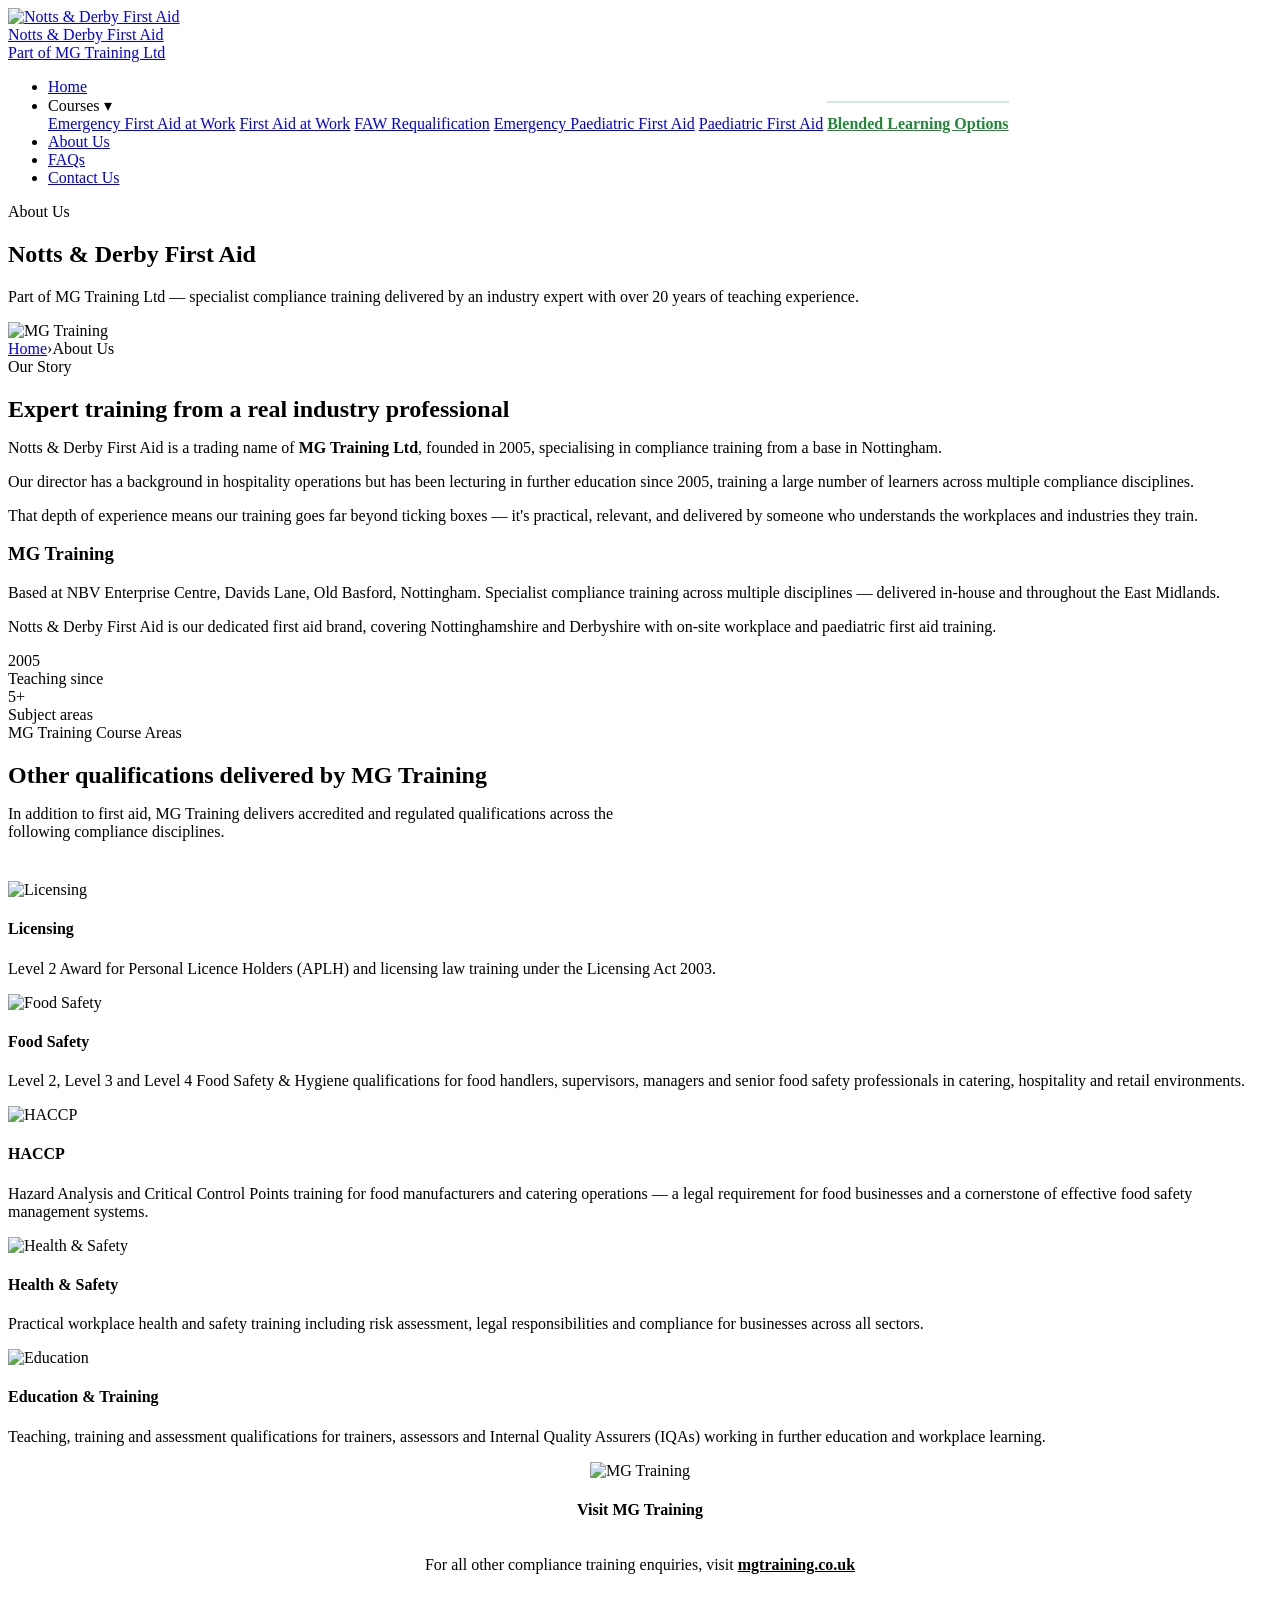
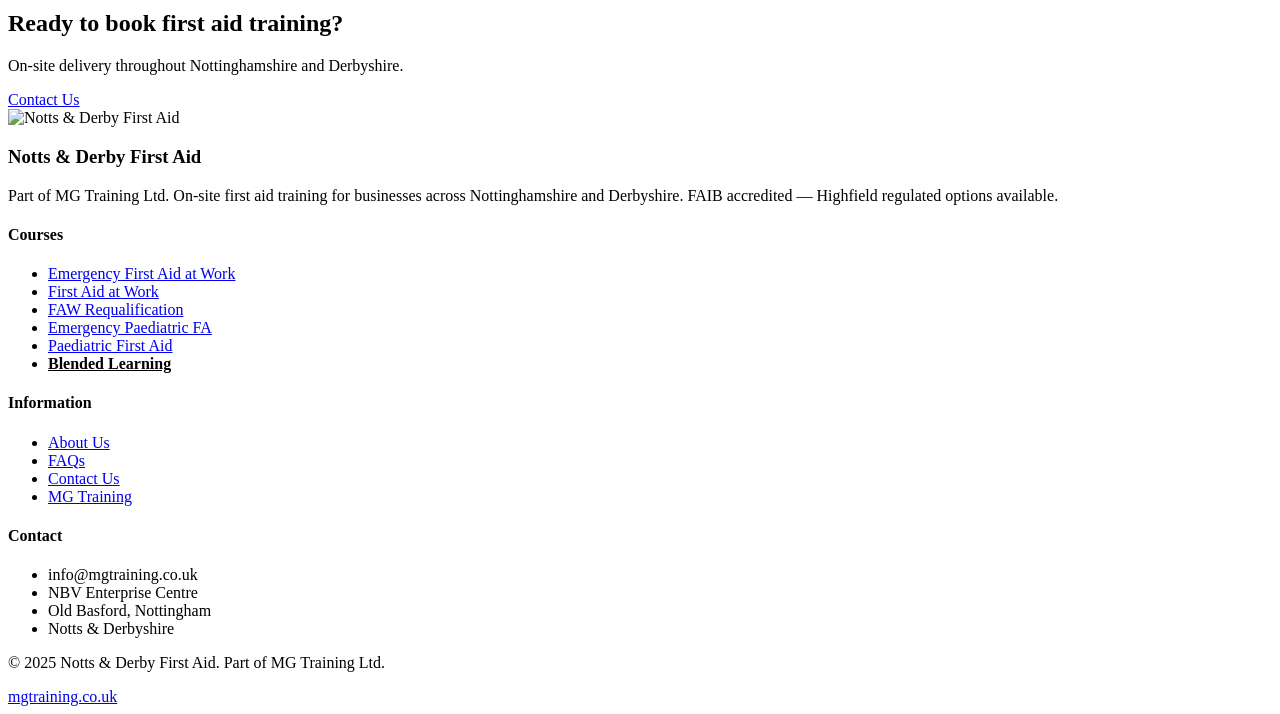
==== about-us.html @ fa19b68d "Rename nottsfirstaid-site/about-us.html to about-us.html" ====
<!DOCTYPE html>
<html lang="en">
<head>
<meta charset="UTF-8">
<meta name="viewport" content="width=device-width, initial-scale=1.0">
<title>About Us | Notts & Derby First Aid</title>
<meta name="description" content="Notts & Derby First Aid is part of MG Training Ltd, delivering FAIB-accredited on-site first aid training with over 20 years of teaching experience.">
<link rel="canonical" href="https://www.nottsfirstaid.co.uk/about-us.html">
<link rel="preconnect" href="https://fonts.googleapis.com">
<link rel="preconnect" href="https://fonts.gstatic.com" crossorigin>
<link href="https://fonts.googleapis.com/css2?family=Nunito:wght@400;600;700;800;900&family=Inter:wght@300;400;500;600&display=swap" rel="stylesheet">
<link rel="stylesheet" href="styles.css">
</head>
<body>
<nav id="site-nav">
<div class="nav-wrap">
<a class="nav-brand" href="index.html">
<img alt="Notts &amp; Derby First Aid" class="nav-logo" src="assets/images/928b873c27a2.png"/>
<div class="nav-brand-text">
<div class="t1">Notts &amp; Derby First Aid</div>
<div class="t2">Part of MG Training Ltd</div>
</div>
</a>
<ul class="nav-links" id="navlinks">
<li><a href="index.html" id="nl-home">Home</a></li>
<li>
<span id="nl-courses">Courses ▾</span>
<div class="drop">
<a href="emergency-first-aid-at-work.html">Emergency First Aid at Work</a>
<a href="first-aid-at-work.html">First Aid at Work</a>
<a href="faw-requalification.html">FAW Requalification</a>
<a href="emergency-paediatric-first-aid.html">Emergency Paediatric First Aid</a>
<a href="paediatric-first-aid.html">Paediatric First Aid</a>
<a href="blended-learning.html" style="border-top:2px solid #d0e8d5;margin-top:4px;padding-top:12px;color:#1e8a36;font-weight:700;">Blended Learning Options</a>
</div>
</li>
<li><a class="act" href="about-us.html" id="nl-about">About Us</a></li>
<li><a href="faqs.html" id="nl-faq">FAQs</a></li>
<li><a class="nav-cta" href="contact-us.html" id="nl-contact">Contact Us</a></li>
</ul>
<div class="hamburger" onclick="toggleNav()"><span></span><span></span><span></span></div>
</div>
</nav>
<div class="page on" id="p-about">

<section class="ph"><div class="wrap"><div class="ph-inner"><div>
<div class="ph-badge">About Us</div>
<h1>Notts &amp; Derby First Aid</h1>
<p class="ph-sub">Part of MG Training Ltd — specialist compliance training delivered by an industry expert with over 20 years of teaching experience.</p>
</div><img alt="MG Training" class="ph-icon" src="assets/images/efa921dacca7.jpg"/></div></div></section>
<div class="bc"><div class="wrap"><div class="bc-inner"><a href="index.html">Home</a><span class="bc-sep">›</span>About Us</div></div></div>
<section class="sec">
<div class="wrap">
<div class="about-top">
<div>
<span class="tag">Our Story</span>
<h2 class="sh" style="margin-bottom:16px;">Expert training from a real industry professional</h2>
<p class="lead" style="margin-bottom:14px;">Notts &amp; Derby First Aid is a trading name of <strong>MG Training Ltd</strong>, founded in 2005, specialising in compliance training from a base in Nottingham.</p>
<p class="lead" style="margin-bottom:14px;">Our director has a background in hospitality operations but has been lecturing in further education since 2005, training a large number of learners across multiple compliance disciplines.</p>
<p class="lead">That depth of experience means our training goes far beyond ticking boxes — it's practical, relevant, and delivered by someone who understands the workplaces and industries they train.</p>
</div>
<div class="about-card-g">
<h3>MG Training</h3>
<p>Based at NBV Enterprise Centre, Davids Lane, Old Basford, Nottingham. Specialist compliance training across multiple disciplines — delivered in-house and throughout the East Midlands.</p>
<p>Notts &amp; Derby First Aid is our dedicated first aid brand, covering Nottinghamshire and Derbyshire with on-site workplace and paediatric first aid training.</p>
<div class="about-stats">
<div><div class="as-n">2005</div><div class="as-l">Teaching since</div></div>
<div><div class="as-n">5+</div><div class="as-l">Subject areas</div></div>
</div>
</div>
</div>
</div>
</section>
<section class="sec bg-off">
<div class="wrap">
<span class="tag">MG Training Course Areas</span>
<h2 class="sh" style="margin-bottom:10px;">Other qualifications delivered by MG Training</h2>
<p class="lead" style="max-width:640px;margin-bottom:40px;">In addition to first aid, MG Training delivers accredited and regulated qualifications across the following compliance disciplines.</p>
<div class="other-grid">
<div class="oc-card">
<img alt="Licensing" class="oc-img" src="assets/images/65737c34f6d7.png"/>
<h4>Licensing</h4>
<p>Level 2 Award for Personal Licence Holders (APLH) and licensing law training under the Licensing Act 2003. </p>
</div>
<div class="oc-card">
<img alt="Food Safety" class="oc-img" src="assets/images/b69e35aa88ce.jpg"/>
<h4>Food Safety</h4>
<p>Level 2, Level 3 and Level 4 Food Safety &amp; Hygiene qualifications for food handlers, supervisors, managers and senior food safety professionals in catering, hospitality and retail environments.</p>
</div>
<div class="oc-card">
<img alt="HACCP" class="oc-img" src="assets/images/ab5863e9c2c0.png"/>
<h4>HACCP</h4>
<p>Hazard Analysis and Critical Control Points training for food manufacturers and catering operations — a legal requirement for food businesses and a cornerstone of effective food safety management systems.</p>
</div>
<div class="oc-card">
<img alt="Health &amp; Safety" class="oc-img" src="assets/images/557f0203abb0.png"/>
<h4>Health &amp; Safety</h4>
<p>Practical workplace health and safety training including risk assessment, legal responsibilities and compliance for businesses across all sectors.</p>
</div>
<div class="oc-card">
<img alt="Education" class="oc-img" src="assets/images/111db892c5f7.png"/>
<h4>Education &amp; Training</h4>
<p>Teaching, training and assessment qualifications for trainers, assessors and Internal Quality Assurers (IQAs) working in further education and workplace learning.</p>
</div>
<div class="oc-card" style="display:flex;flex-direction:column;justify-content:center;align-items:center;background:var(--gxl);border-color:rgba(44,179,74,.3);">
<img alt="MG Training" class="oc-img" src="assets/images/efa921dacca7.jpg"/>
<h4 style="color:var(--gd);">Visit MG Training</h4>
<p>For all other compliance training enquiries, visit <a href="https://mgtraining.co.uk" style="color:var(--g);font-weight:600;" target="_blank">mgtraining.co.uk</a></p>
</div>
</div>
</div>
</section>
<div class="cta-band"><div class="wrap"><div class="cta-inner">
<div><h2>Ready to book first aid training?</h2><p>On-site delivery throughout Nottinghamshire and Derbyshire.</p></div>
<a class="btn btn-w" href="contact-us.html">Contact Us</a>
</div></div></div>

</div>
<footer>
<div class="wrap">
<div class="footer-grid">
<div class="fb">
<img alt="Notts &amp; Derby First Aid" src="assets/images/928b873c27a2.png"/>
<h3>Notts &amp; Derby First Aid</h3>
<p>Part of MG Training Ltd. On-site first aid training for businesses across Nottinghamshire and Derbyshire. FAIB accredited — Highfield regulated options available.</p>
</div>
<div class="fc"><h4>Courses</h4><ul>
<li><a href="emergency-first-aid-at-work.html">Emergency First Aid at Work</a></li>
<li><a href="first-aid-at-work.html">First Aid at Work</a></li>
<li><a href="faw-requalification.html">FAW Requalification</a></li>
<li><a href="emergency-paediatric-first-aid.html">Emergency Paediatric FA</a></li>
<li><a href="paediatric-first-aid.html">Paediatric First Aid</a></li>
<li><a href="blended-learning.html" style="color:var(--g);font-weight:600;">Blended Learning</a></li>
</ul></div>
<div class="fc"><h4>Information</h4><ul>
<li><a href="about-us.html">About Us</a></li>
<li><a href="faqs.html">FAQs</a></li>
<li><a href="contact-us.html">Contact Us</a></li>
<li><a href="https://mgtraining.co.uk" target="_blank">MG Training</a></li>
</ul></div>
<div class="fc"><h4>Contact</h4><ul>
<li><a id="emlC">info@mgtraining.co.uk</a></li>
<li><a>NBV Enterprise Centre</a></li>
<li><a>Old Basford, Nottingham</a></li>
<li><a>Notts &amp; Derbyshire</a></li>
</ul></div>
</div>
<div class="footer-bottom">
<p>© 2025 Notts &amp; Derby First Aid. Part of MG Training Ltd.</p>
<a href="https://mgtraining.co.uk" target="_blank">mgtraining.co.uk</a>
</div>
</div>
</footer>
<script src="site.js"></script>
</body>
</html>
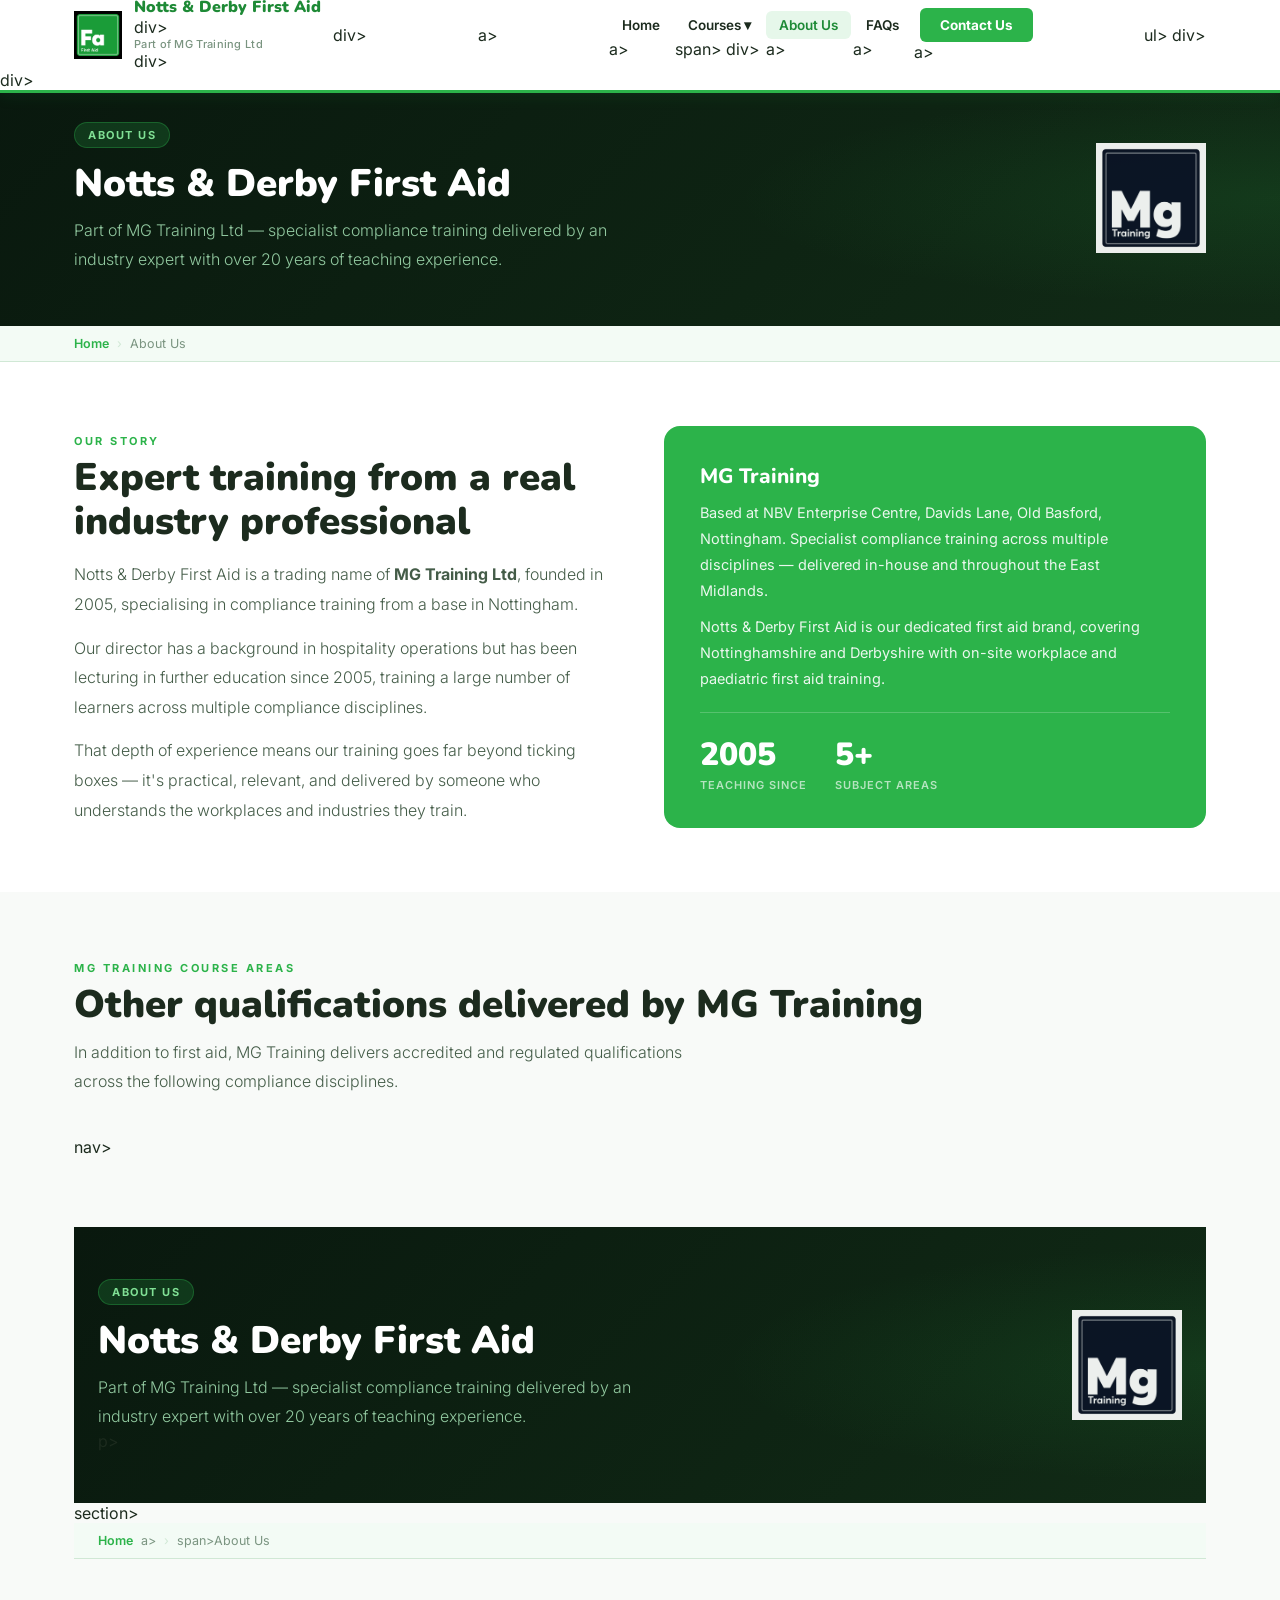
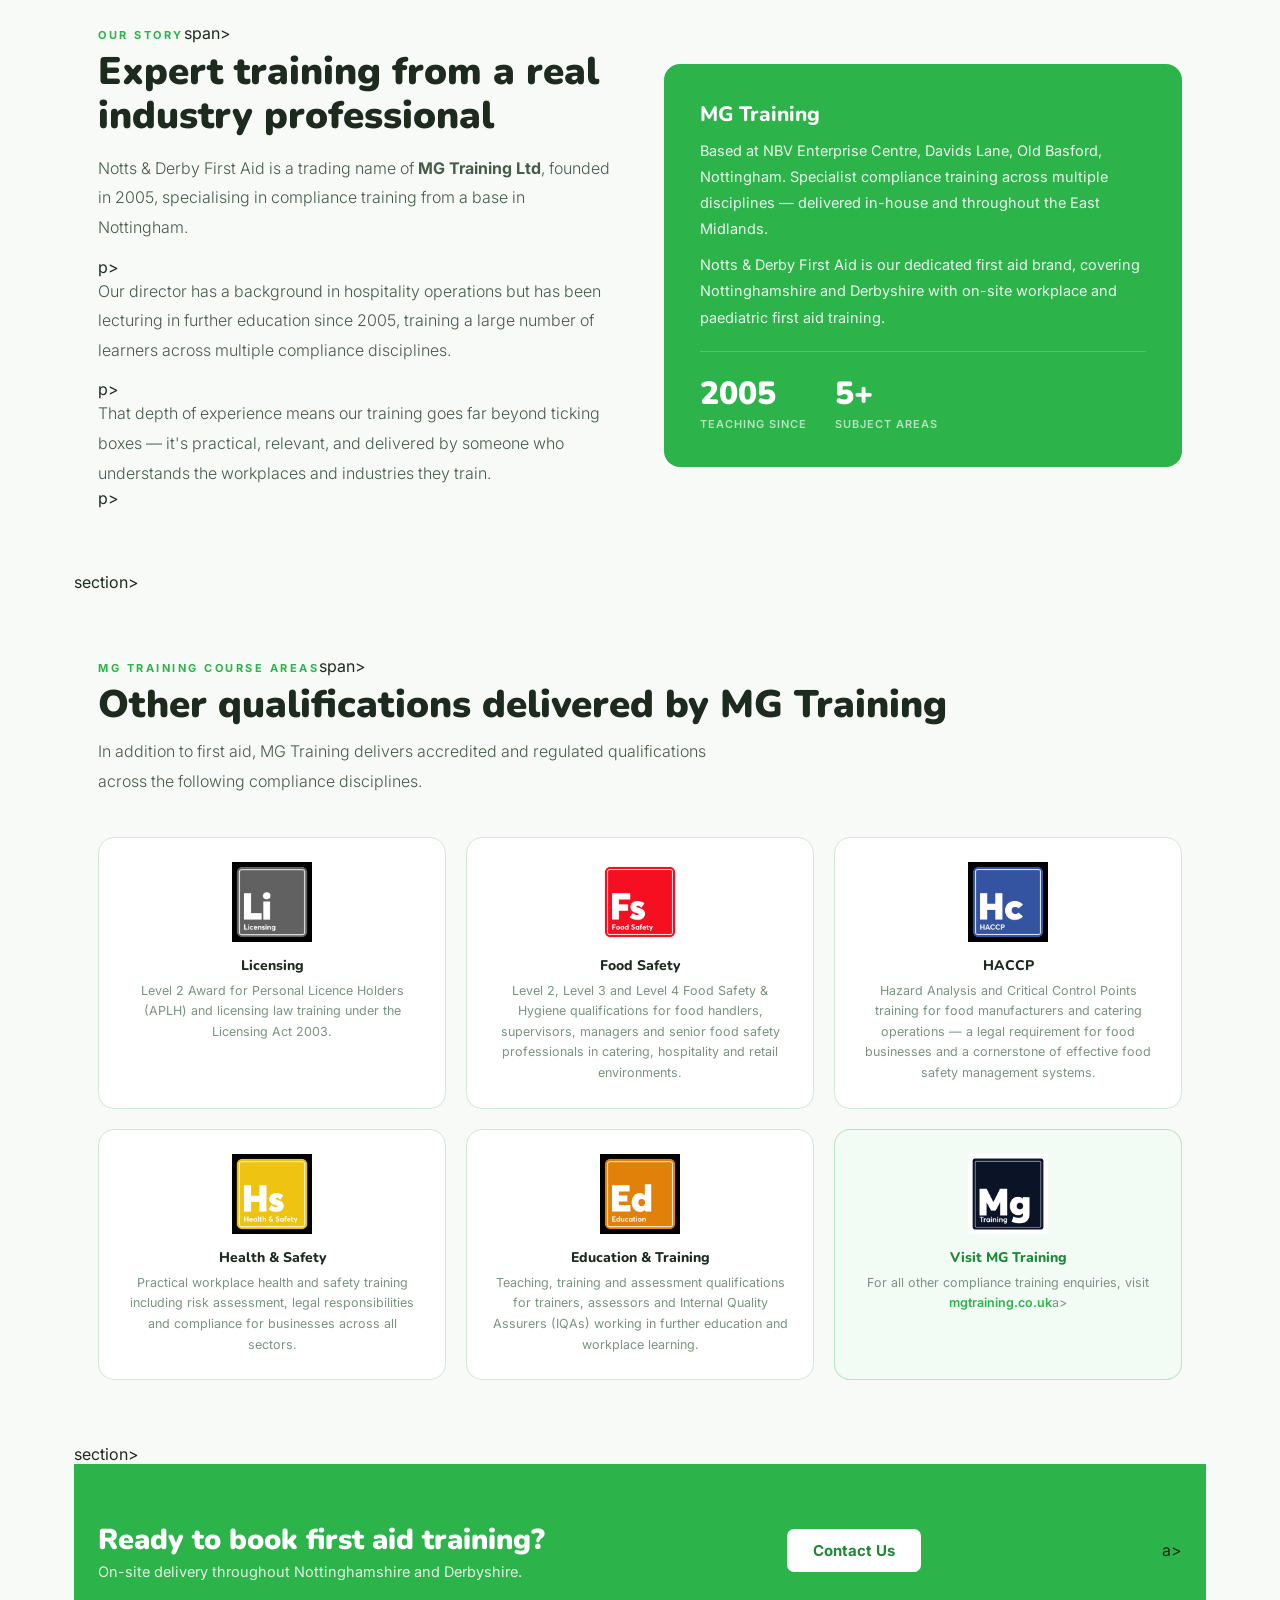
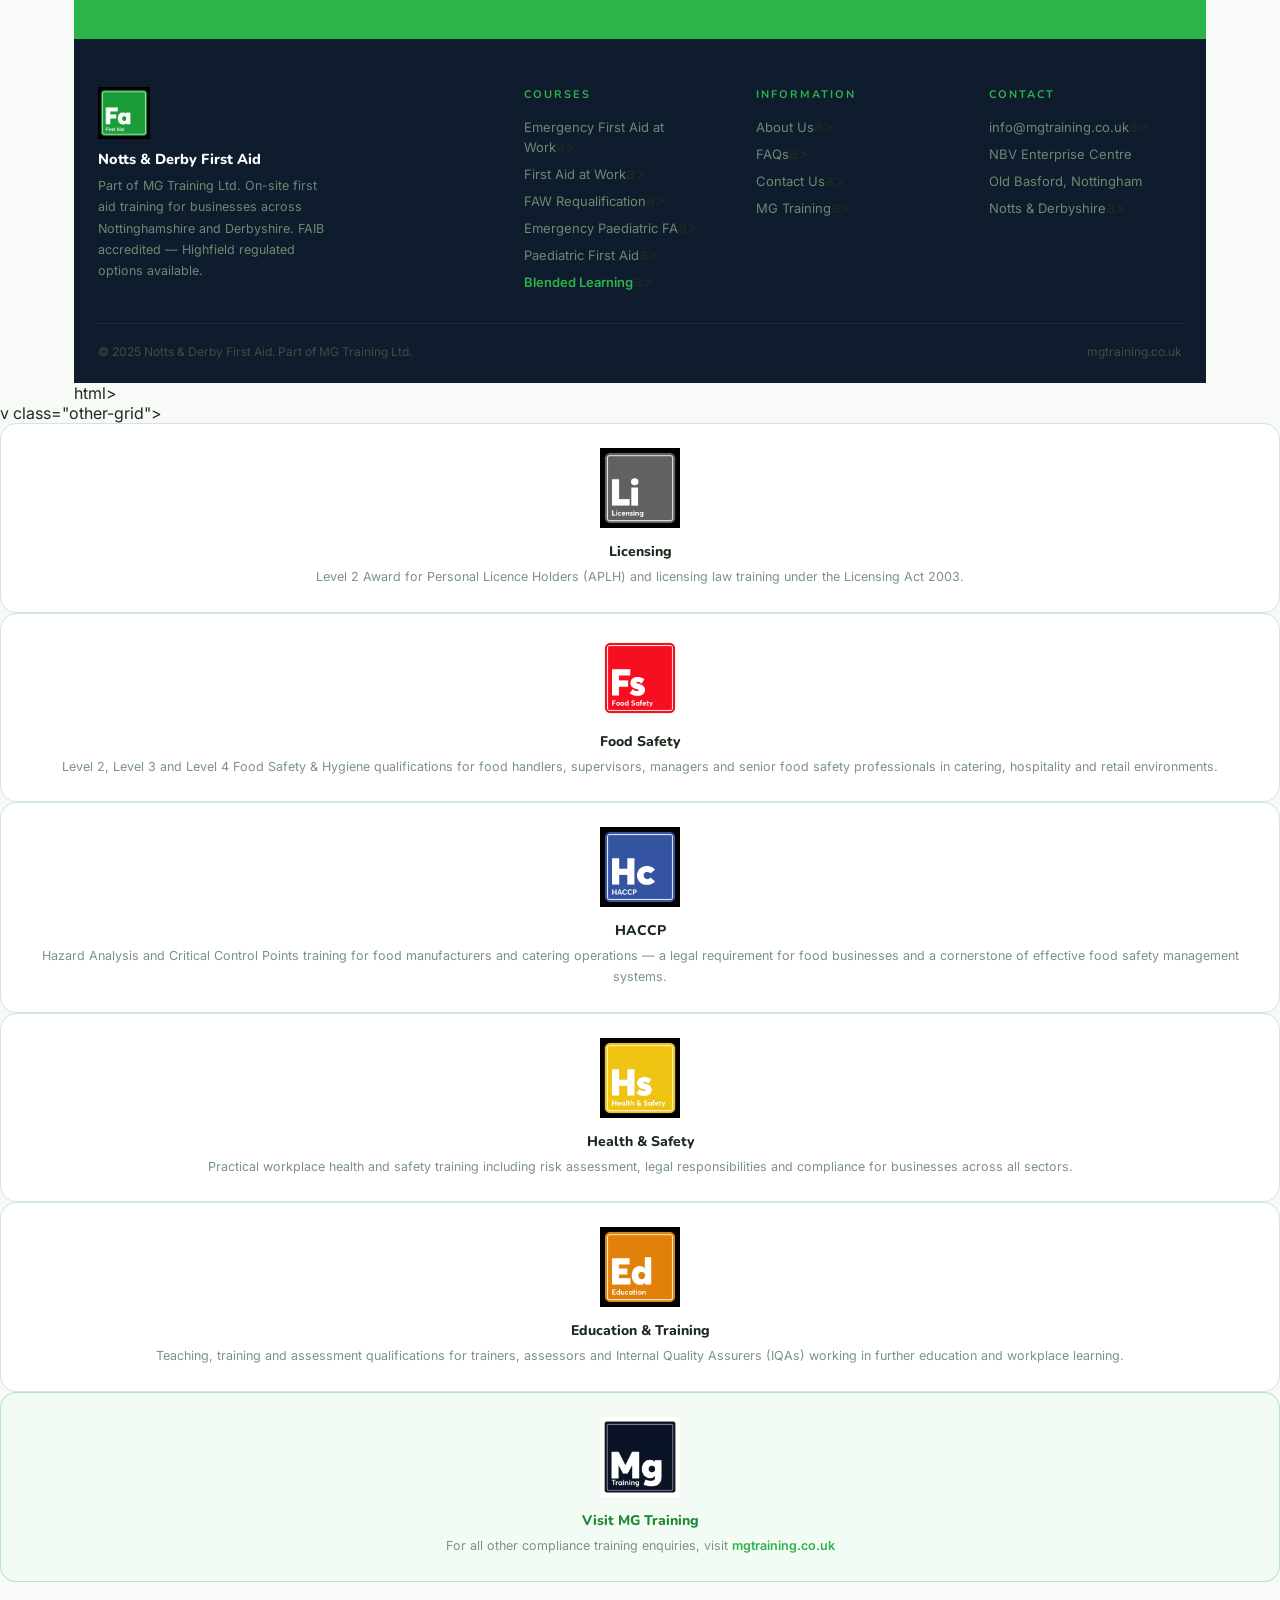
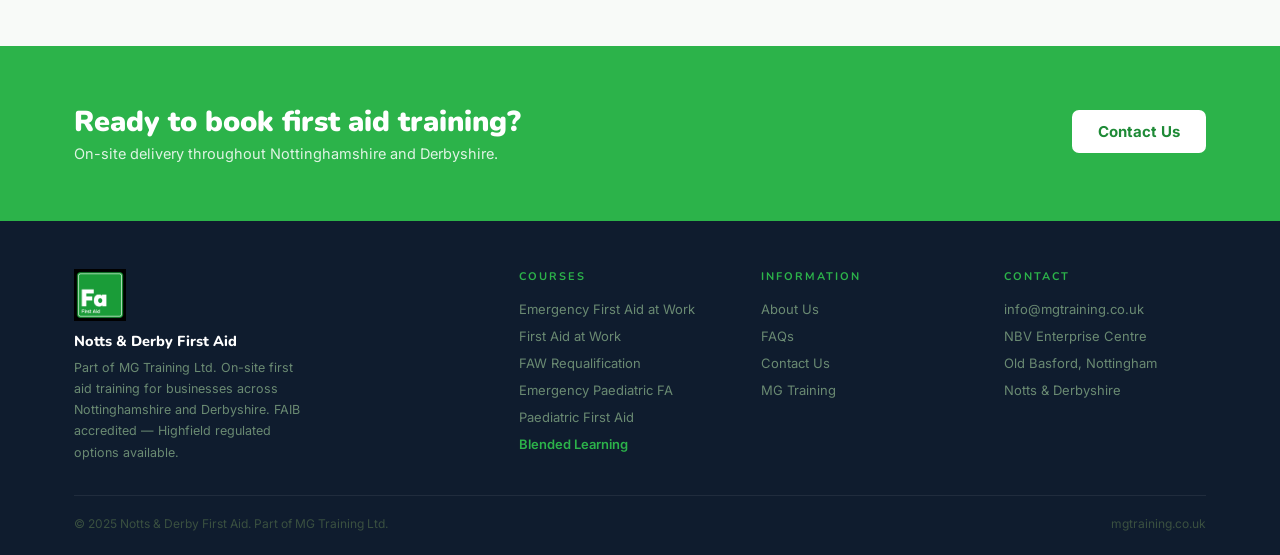
==== commit ff46170e: "Update about-us.html" ====
--- a/about-us.html
+++ b/about-us.html
@@ -76,7 +76,169 @@
 <span class="tag">MG Training Course Areas</span>
 <h2 class="sh" style="margin-bottom:10px;">Other qualifications delivered by MG Training</h2>
 <p class="lead" style="max-width:640px;margin-bottom:40px;">In addition to first aid, MG Training delivers accredited and regulated qualifications across the following compliance disciplines.</p>
-<div class="other-grid">
+<!DOCTYPE html>
+  <html lang="en">
+    <head>
+      <meta charset="UTF-8">
+      <meta name="viewport" content="width=device-width, initial-scale=1.0">
+      <title>About Us | Notts & Derby First Aid</title>
+    <meta name="description" content="Notts & Derby First Aid is part of MG Training Ltd, delivering FAIB-accredited on-site first aid training with over 20 years of teaching experience.">
+    <link rel="canonical" href="https://www.nottsfirstaid.co.uk/about-us.html">
+    <link rel="preconnect" href="https://fonts.googleapis.com">
+    <link rel="preconnect" href="https://fonts.gstatic.com" crossorigin>
+    <link href="https://fonts.googleapis.com/css2?family=Nunito:wght@400;600;700;800;900&family=Inter:wght@300;400;500;600&display=swap" rel="stylesheet">
+    <link rel="stylesheet" href="styles.css">
+    </head>
+  <body>
+    <nav id="site-nav">
+      <div class="nav-wrap">
+        <a class="nav-brand" href="index.html">
+          <img alt="Notts &amp; Derby First Aid" class="nav-logo" src="assets/images/928b873c27a2.png"/>
+          <div class="nav-brand-text">
+            <div class="t1">Notts &amp; Derby First Aid</div>div>
+            <div class="t2">Part of MG Training Ltd</div>div>
+          </div>div>
+        </a>a>
+        <ul class="nav-links" id="navlinks">
+          <li><a href="index.html" id="nl-home">Home</a>a></li>
+        <li>
+          <span id="nl-courses">Courses ▾</span>span>
+          <div class="drop">
+            <a href="emergency-first-aid-at-work.html">Emergency First Aid at Work</a>a>
+            <a href="first-aid-at-work.html">First Aid at Work</a>a>
+            <a href="faw-requalification.html">FAW Requalification</a>a>
+            <a href="emergency-paediatric-first-aid.html">Emergency Paediatric First Aid</a>a>
+            <a href="paediatric-first-aid.html">Paediatric First Aid</a>a>
+            <a href="blended-learning.html" style="border-top:2px solid #d0e8d5;margin-top:4px;padding-top:12px;color:#1e8a36;font-weight:700;">Blended Learning Options</a>a>
+          </div>div>
+        </li>
+          <li><a class="act" href="about-us.html" id="nl-about">About Us</a>a></li>
+          <li><a href="faqs.html" id="nl-faq">FAQs</a>a></li>
+          <li><a class="nav-cta" href="contact-us.html" id="nl-contact">Contact Us</a>a></li>
+        </ul>ul>
+        <div class="hamburger" onclick="toggleNav()"><span></span><span></span><span></span></div>div>
+      </div>div>
+    </nav>nav>
+  <div class="page on" id="p-about">
+  
+  <section class="ph"><div class="wrap"><div class="ph-inner"><div>
+    <div class="ph-badge">About Us</div>
+    <h1>Notts &amp; Derby First Aid</h1>
+  <p class="ph-sub">Part of MG Training Ltd — specialist compliance training delivered by an industry expert with over 20 years of teaching experience.</p>p>
+  </div><img alt="MG Training" class="ph-icon" src="assets/images/efa921dacca7.jpg"/></div></div></section>section>
+  <div class="bc"><div class="wrap"><div class="bc-inner"><a href="index.html">Home</a>a><span class="bc-sep">›</span>span>About Us</div></div></div>
+  <section class="sec">
+  <div class="wrap">
+  <div class="about-top">
+  <div>
+  <span class="tag">Our Story</span>span>
+  <h2 class="sh" style="margin-bottom:16px;">Expert training from a real industry professional</h2>
+  <p class="lead" style="margin-bottom:14px;">Notts &amp; Derby First Aid is a trading name of <strong>MG Training Ltd</strong>, founded in 2005, specialising in compliance training from a base in Nottingham.</p>p>
+  <p class="lead" style="margin-bottom:14px;">Our director has a background in hospitality operations but has been lecturing in further education since 2005, training a large number of learners across multiple compliance disciplines.</p>p>
+  <p class="lead">That depth of experience means our training goes far beyond ticking boxes — it's practical, relevant, and delivered by someone who understands the workplaces and industries they train.</p>p>
+  </div>
+  <div class="about-card-g">
+  <h3>MG Training</h3>
+  <p>Based at NBV Enterprise Centre, Davids Lane, Old Basford, Nottingham. Specialist compliance training across multiple disciplines — delivered in-house and throughout the East Midlands.</p>
+  <p>Notts &amp; Derby First Aid is our dedicated first aid brand, covering Nottinghamshire and Derbyshire with on-site workplace and paediatric first aid training.</p>
+  <div class="about-stats">
+  <div><div class="as-n">2005</div><div class="as-l">Teaching since</div></div>
+  <div><div class="as-n">5+</div><div class="as-l">Subject areas</div></div>
+  </div>
+  </div>
+  </div>
+  </div>
+  </section>section>
+  <section class="sec bg-off">
+  <div class="wrap">
+  <span class="tag">MG Training Course Areas</span>span>
+  <h2 class="sh" style="margin-bottom:10px;">Other qualifications delivered by MG Training</h2>
+  <p class="lead" style="max-width:640px;margin-bottom:40px;">In addition to first aid, MG Training delivers accredited and regulated qualifications across the following compliance disciplines.</p>
+  <div class="other-grid">
+  <div class="oc-card">
+  <img alt="Licensing" class="oc-img" src="assets/images/65737c34f6d7.png"/>
+  <h4>Licensing</h4>
+  <p>Level 2 Award for Personal Licence Holders (APLH) and licensing law training under the Licensing Act 2003. </p>
+  </div>
+  <div class="oc-card">
+  <img alt="Food Safety" class="oc-img" src="assets/images/b69e35aa88ce.jpg"/>
+  <h4>Food Safety</h4>
+  <p>Level 2, Level 3 and Level 4 Food Safety &amp; Hygiene qualifications for food handlers, supervisors, managers and senior food safety professionals in catering, hospitality and retail environments.</p>
+  </div>
+  <div class="oc-card">
+  <img alt="HACCP" class="oc-img" src="assets/images/ab5863e9c2c0.png"/>
+  <h4>HACCP</h4>
+  <p>Hazard Analysis and Critical Control Points training for food manufacturers and catering operations — a legal requirement for food businesses and a cornerstone of effective food safety management systems.</p>
+  </div>
+  <div class="oc-card">
+  <img alt="Health &amp; Safety" class="oc-img" src="assets/images/557f0203abb0.png"/>
+  <h4>Health &amp; Safety</h4>
+  <p>Practical workplace health and safety training including risk assessment, legal responsibilities and compliance for businesses across all sectors.</p>
+  </div>
+  <div class="oc-card">
+  <img alt="Education" class="oc-img" src="assets/images/111db892c5f7.png"/>
+  <h4>Education &amp; Training</h4>
+  <p>Teaching, training and assessment qualifications for trainers, assessors and Internal Quality Assurers (IQAs) working in further education and workplace learning.</p>
+  </div>
+  <div class="oc-card" style="background:var(--gxl);border-color:rgba(44,179,74,.3);">
+  <img alt="MG Training" class="oc-img" src="assets/images/efa921dacca7.jpg"/>
+  <h4 style="color:var(--gd);">Visit MG Training</h4>
+  <p>For all other compliance training enquiries, visit <a href="https://mgtraining.co.uk" style="color:var(--g);font-weight:600;" target="_blank">mgtraining.co.uk</a>a></p>
+  </div>
+  </div>
+  </div>
+  </section>section>
+  <div class="cta-band"><div class="wrap"><div class="cta-inner">
+  <div><h2>Ready to book first aid training?</h2><p>On-site delivery throughout Nottinghamshire and Derbyshire.</p></div>
+  <a class="btn btn-w" href="contact-us.html">Contact Us</a>a>
+  </div></div></div>
+  
+  </div>
+  <footer>
+    <div class="wrap">
+      <div class="footer-grid">
+        <div class="fb">
+          <img alt="Notts &amp; Derby First Aid" src="assets/images/928b873c27a2.png"/>
+          <h3>Notts &amp; Derby First Aid</h3>
+          <p>Part of MG Training Ltd. On-site first aid training for businesses across Nottinghamshire and Derbyshire. FAIB accredited — Highfield regulated options available.</p>
+        </div>
+        <div class="fc"><h4>Courses</h4><ul>
+          <li><a href="emergency-first-aid-at-work.html">Emergency First Aid at Work</a>a></li>
+        <li><a href="first-aid-at-work.html">First Aid at Work</a>a></li>
+        <li><a href="faw-requalification.html">FAW Requalification</a>a></li>
+        <li><a href="emergency-paediatric-first-aid.html">Emergency Paediatric FA</a>a></li>
+        <li><a href="paediatric-first-aid.html">Paediatric First Aid</a>a></li>
+        <li><a href="blended-learning.html" style="color:var(--g);font-weight:600;">Blended Learning</a>a></li>
+        </ul></div>
+      <div class="fc"><h4>Information</h4><ul>
+      <li><a href="about-us.html">About Us</a>a></li>
+      <li><a href="faqs.html">FAQs</a>a></li>
+      <li><a href="contact-us.html">Contact Us</a>a></li>
+      <li><a href="https://mgtraining.co.uk" target="_blank">MG Training</a>a></li>
+      </ul></div>
+      <div class="fc"><h4>Contact</h4><ul>
+      <li><a id="emlC">info@mgtraining.co.uk</a>a></li>
+      <li><a>NBV Enterprise Centre</a></li>
+      <li><a>Old Basford, Nottingham</a></li>
+      <li><a>Notts &amp; Derbyshire</a>a></li>
+      </ul></div>
+      </div>
+    <div class="footer-bottom">
+    <p>© 2025 Notts &amp; Derby First Aid. Part of MG Training Ltd.</p>
+    <a href="https://mgtraining.co.uk" target="_blank">mgtraining.co.uk</a>
+    </div>
+    </div>
+  </footer>
+  <script src="site.js"></script>
+  </body>
+  </html>html>
+</p></li></a></a></li></li>
+        </ul>
+  </footer></p></p></strong></h1>
+  </div></span></span>
+        </li></li>
+  </body></title>
+    </head>v class="other-grid">
 <div class="oc-card">
 <img alt="Licensing" class="oc-img" src="assets/images/65737c34f6d7.png"/>
 <h4>Licensing</h4>
--- a/styles.css
+++ b/styles.css
@@ -0,0 +1,264 @@
+
+/* ── TOKENS ── */
+:root{
+ --g:#2cb34a;--gd:#1e8a36;--gl:#e6f7ea;--gxl:#f3fbf5;
+ --navy:#0f1c2e;--navym:#162436;
+ --white:#fff;--offwhite:#f8faf8;
+ --text:#1c2b1e;--textm:#445c48;--textmu:#7a9480;
+ --border:#d0e8d5;--borderl:#e8f4ea;
+ --red:#e02828;--blue:#3646b8;--amber:#d9a000;--orange:#d97100;--grey:#5f6b70;
+ --radius:10px;--radiusl:16px;
+}
+*{margin:0;padding:0;box-sizing:border-box;}
+html{scroll-behavior:smooth;}
+body{font-family:'Inter',sans-serif;color:var(--text);background:var(--white);overflow-x:hidden;}
+a{text-decoration:none;color:inherit;}
+img{display:block;}
+button{font-family:'Inter',sans-serif;cursor:pointer;}
+
+/* ── NAV ── */
+#site-nav{position:fixed;top:0;left:0;right:0;z-index:500;background:var(--white);border-bottom:3px solid var(--g);box-shadow:0 2px 16px rgba(44,179,74,.1);}
+.nav-wrap{max-width:1180px;margin:0 auto;padding:0 24px;height:70px;display:flex;align-items:center;justify-content:space-between;gap:16px;}
+.nav-brand{display:flex;align-items:center;gap:12px;cursor:pointer;}
+.nav-logo{width:48px;height:48px;object-fit:contain;flex-shrink:0;}
+.nav-brand-text .t1{font-family:'Nunito',sans-serif;font-size:16px;font-weight:900;color:var(--gd);line-height:1.1;}
+.nav-brand-text .t2{font-size:11px;color:var(--textmu);font-weight:500;letter-spacing:.3px;}
+.nav-links{display:flex;align-items:center;list-style:none;gap:2px;}
+.nav-links li{position:relative;}
+.nav-links li>span,.nav-links li>a{display:flex;align-items:center;gap:4px;padding:6px 13px;font-size:13.5px;font-weight:600;color:var(--text);border-radius:6px;cursor:pointer;transition:background .15s,color .15s;white-space:nowrap;}
+.nav-links li>span:hover,.nav-links li>a:hover,.nav-links li>span.act,.nav-links li>a.act{background:var(--gl);color:var(--gd);}
+.nav-links li>span.act,.nav-links li>a.act{color:var(--gd);}
+.drop{position:absolute;top:calc(100% + 6px);left:0;background:var(--white);border:1.5px solid var(--border);border-top:3px solid var(--g);border-radius:0 0 10px 10px;min-width:260px;box-shadow:0 10px 30px rgba(0,0,0,.12);opacity:0;visibility:hidden;transform:translateY(-6px);transition:all .2s;z-index:600;}
+.nav-links li:hover>.drop{opacity:1;visibility:visible;transform:none;}
+.drop a{display:block;padding:10px 16px;font-size:13px;font-weight:500;color:var(--text);border-bottom:1px solid var(--borderl);transition:background .12s,color .12s;cursor:pointer;}
+.drop a:last-child{border-bottom:none;border-radius:0 0 8px 8px;}
+.drop a:hover{background:var(--gl);color:var(--gd);}
+.nav-cta{background:var(--g);color:var(--white)!important;padding:9px 20px!important;border-radius:6px!important;font-weight:700!important;transition:background .2s!important;margin-left:6px;}
+.nav-cta:hover{background:var(--gd)!important;color:var(--white)!important;}
+.hamburger{display:none;flex-direction:column;gap:5px;cursor:pointer;padding:4px;}
+.hamburger span{width:23px;height:2px;background:var(--text);border-radius:2px;display:block;}
+
+/* ── PAGE SHELL ── */
+.page{display:none;min-height:100vh;padding-top:70px;}
+.page.on{display:block;}
+
+/* ── UTILS ── */
+.wrap{max-width:1180px;margin:0 auto;padding:0 24px;}
+.sec{padding:64px 0;}
+.sec-sm{padding:40px 0;}
+.bg-off{background:var(--offwhite);}
+.bg-gl{background:var(--gxl);}
+.bg-navy{background:var(--navy);}
+.bg-g{background:var(--g);}
+.tag{display:inline-block;font-size:11px;font-weight:700;letter-spacing:2.5px;text-transform:uppercase;color:var(--g);margin-bottom:8px;}
+.tag-w{color:rgba(255,255,255,.75);}
+h1,h2,h3,h4{font-family:'Nunito',sans-serif;}
+.sh{font-size:clamp(1.75rem,3vw,2.5rem);font-weight:900;line-height:1.15;color:var(--text);}
+.sh-w{color:#fff;}
+.sh-sm{font-size:1.3rem;font-weight:800;}
+.lead{font-size:1rem;color:var(--textm);line-height:1.85;font-weight:300;}
+.lead-w{color:rgba(255,255,255,.82);}
+
+/* ── BUTTONS ── */
+.btn{display:inline-block;padding:12px 26px;font-size:15px;font-weight:700;border-radius:7px;border:none;cursor:pointer;transition:all .2s;font-family:'Inter',sans-serif;}
+.btn-g{background:var(--g);color:#fff;}
+.btn-g:hover{background:var(--gd);transform:translateY(-1px);}
+.btn-w{background:#fff;color:var(--gd);}
+.btn-w:hover{background:var(--gl);}
+.btn-out{background:transparent;border:2px solid rgba(255,255,255,.45);color:#fff;}
+.btn-out:hover{border-color:#fff;background:rgba(255,255,255,.1);}
+.btn-outg{background:transparent;border:2px solid var(--g);color:var(--g);}
+.btn-outg:hover{background:var(--gl);}
+
+/* ── HERO ── */
+.hero{background:linear-gradient(140deg,#09180e 0%,#112b16 55%,#0b1f10 100%);padding:80px 0 60px;position:relative;overflow:hidden;}
+.hero-bg-dots{position:absolute;inset:0;background-image:radial-gradient(circle,rgba(44,179,74,.18) 1.5px,transparent 1.5px);background-size:44px 44px;opacity:1;}
+.hero-glow{position:absolute;right:-10%;top:-20%;width:55%;height:140%;background:radial-gradient(ellipse,rgba(44,179,74,.1) 0%,transparent 65%);pointer-events:none;}
+.hero-inner{display:grid;grid-template-columns:1fr 360px;gap:48px;align-items:center;position:relative;z-index:2;}
+.hero-pill{display:inline-flex;align-items:center;gap:8px;background:rgba(44,179,74,.18);border:1px solid rgba(44,179,74,.35);color:#80e095;padding:6px 14px;border-radius:50px;font-size:11.5px;font-weight:700;letter-spacing:1.5px;text-transform:uppercase;margin-bottom:20px;}
+.hero-pill-dot{width:7px;height:7px;border-radius:50%;background:var(--g);animation:pulse 2s infinite;}
+@keyframes pulse{0%,100%{opacity:1;}50%{opacity:.4;}}
+.hero h1{font-family:'Nunito',sans-serif;font-size:clamp(2.2rem,4vw,3.5rem);font-weight:900;color:#fff;line-height:1.1;margin-bottom:18px;}
+.hero h1 em{font-style:normal;color:var(--g);}
+.hero-sub{font-size:1.05rem;color:#92c9a0;line-height:1.85;font-weight:300;max-width:520px;margin-bottom:28px;}
+.hero-btns{display:flex;gap:12px;flex-wrap:wrap;}
+.hero-stats{display:flex;gap:32px;margin-top:40px;padding-top:28px;border-top:1px solid rgba(44,179,74,.2);}
+.hst-n{font-family:'Nunito',sans-serif;font-size:1.9rem;font-weight:900;color:var(--g);}
+.hst-l{font-size:12px;color:#6a8a72;font-weight:500;margin-top:2px;}
+.hero-visual{display:flex;flex-direction:column;align-items:center;gap:20px;}
+.hero-logo-ring{width:220px;height:220px;border-radius:50%;background:rgba(44,179,74,.08);border:1px solid rgba(44,179,74,.2);display:flex;align-items:center;justify-content:center;}
+.hero-logo-ring img{width:170px;height:170px;object-fit:contain;}
+.hero-accred{display:flex;gap:10px;flex-wrap:wrap;justify-content:center;}
+.accred-chip{background:rgba(255,255,255,.07);border:1px solid rgba(255,255,255,.14);color:rgba(255,255,255,.75);padding:5px 12px;border-radius:50px;font-size:11px;font-weight:600;letter-spacing:.5px;}
+
+/* ── TRUST STRIP ── */
+.trust{background:var(--g);padding:14px 0;}
+.trust-inner{display:flex;gap:28px;align-items:center;justify-content:center;flex-wrap:wrap;}
+.trust-item{display:flex;align-items:center;gap:8px;color:#fff;font-size:13px;font-weight:600;}
+.trust-tick{width:18px;height:18px;border:2px solid rgba(255,255,255,.5);border-radius:50%;display:flex;align-items:center;justify-content:center;font-size:10px;font-weight:900;flex-shrink:0;}
+
+/* ── COURSE GRID HOME ── */
+.course-grid{display:grid;grid-template-columns:repeat(3,1fr);gap:20px;}
+.cc{background:var(--white);border:1.5px solid var(--border);border-radius:var(--radiusl);padding:28px;cursor:pointer;position:relative;overflow:hidden;transition:all .25s;}
+.cc::after{content:'';position:absolute;inset:0;border-radius:var(--radiusl);border:2px solid var(--g);opacity:0;transition:opacity .25s;}
+.cc:hover{transform:translateY(-4px);box-shadow:0 14px 40px rgba(44,179,74,.13);}
+.cc:hover::after{opacity:1;}
+.cc-icon{width:68px;height:68px;object-fit:contain;margin-bottom:16px;}
+.cc h3{font-family:'Nunito',sans-serif;font-size:1.05rem;font-weight:800;color:var(--text);margin-bottom:8px;}
+.cc p{font-size:13.5px;color:var(--textm);line-height:1.7;font-weight:300;margin-bottom:14px;}
+.cc-tags{display:flex;gap:8px;flex-wrap:wrap;margin-bottom:14px;}
+.tag-chip{font-size:11px;font-weight:700;padding:3px 10px;border-radius:20px;}
+.tc-g{background:var(--gl);color:var(--gd);border:1px solid rgba(44,179,74,.3);}
+.tc-n{background:#eef1f8;color:var(--navy);border:1px solid #cdd4e8;}
+.cc-arr{font-size:13px;font-weight:700;color:var(--g);display:flex;align-items:center;gap:5px;transition:gap .15s;}
+.cc:hover .cc-arr{gap:9px;}
+.cc-cta{background:var(--gxl);border:1.5px dashed rgba(44,179,74,.4);border-radius:var(--radiusl);padding:28px;display:flex;flex-direction:column;justify-content:center;}
+.cc-cta h3{font-family:'Nunito',sans-serif;font-size:1.1rem;font-weight:900;color:var(--gd);margin-bottom:8px;}
+.cc-cta p{font-size:14px;color:var(--textm);line-height:1.7;margin-bottom:18px;}
+
+/* ── WHY US ── */
+.why-grid{display:grid;grid-template-columns:1fr 1fr;gap:48px;align-items:center;}
+.why-card{background:var(--g);border-radius:var(--radiusl);padding:36px;color:#fff;}
+.why-card h3{font-family:'Nunito',sans-serif;font-size:1.3rem;font-weight:800;margin-bottom:10px;}
+.why-card p{font-size:14.5px;line-height:1.8;opacity:.9;margin-bottom:16px;}
+.why-card-note{background:rgba(255,255,255,.14);border-radius:8px;padding:14px 16px;font-size:13.5px;line-height:1.65;margin-bottom:18px;}
+.check-list{list-style:none;display:flex;flex-direction:column;gap:10px;}
+.check-list li{display:flex;align-items:flex-start;gap:12px;font-size:14.5px;color:var(--textm);line-height:1.65;}
+.check-list li::before{content:'✓';color:var(--g);font-weight:900;font-size:14px;margin-top:1px;flex-shrink:0;}
+
+/* ── PAGE HERO (inner) ── */
+.ph{background:linear-gradient(135deg,#09180e 0%,#112b16 100%);padding:52px 0;position:relative;overflow:hidden;}
+.ph::before{content:'';position:absolute;right:0;top:0;width:50%;height:100%;background:radial-gradient(ellipse at right,rgba(44,179,74,.12) 0%,transparent 60%);pointer-events:none;}
+.ph-inner{display:grid;grid-template-columns:1fr auto;gap:24px;align-items:center;position:relative;z-index:2;}
+.ph-badge{display:inline-flex;align-items:center;gap:8px;background:rgba(44,179,74,.2);border:1px solid rgba(44,179,74,.35);color:#80e095;padding:5px 13px;border-radius:50px;font-size:11px;font-weight:700;letter-spacing:1.5px;text-transform:uppercase;margin-bottom:14px;}
+.ph h1{font-family:'Nunito',sans-serif;font-size:clamp(1.8rem,3vw,2.8rem);font-weight:900;color:#fff;line-height:1.15;margin-bottom:10px;}
+.ph-sub{font-size:1rem;color:#92c9a0;line-height:1.8;font-weight:300;max-width:560px;}
+.ph-icon{width:110px;height:110px;object-fit:contain;opacity:.92;}
+
+/* ── BREADCRUMB ── */
+.bc{background:var(--gxl);border-bottom:1px solid var(--border);padding:10px 0;}
+.bc-inner{display:flex;align-items:center;gap:8px;font-size:12.5px;color:var(--textmu);}
+.bc-inner a{color:var(--g);font-weight:600;cursor:pointer;}
+.bc-inner a:hover{text-decoration:underline;}
+.bc-sep{color:var(--border);}
+
+/* ── COURSE DETAIL ── */
+.cd-layout{display:grid;grid-template-columns:1fr 340px;gap:40px;align-items:start;}
+.cd-body h2{font-family:'Nunito',sans-serif;font-size:1.4rem;font-weight:800;color:var(--text);margin:28px 0 10px;}
+.cd-body h2:first-child{margin-top:0;}
+.cd-body p{font-size:15px;color:var(--textm);line-height:1.85;font-weight:300;margin-bottom:10px;}
+.cd-body ul{list-style:none;margin-bottom:14px;}
+.cd-body ul li{font-size:14.5px;color:var(--textm);line-height:1.7;padding:4px 0 4px 22px;position:relative;font-weight:300;}
+.cd-body ul li::before{content:'✓';position:absolute;left:0;color:var(--g);font-weight:800;font-size:12px;top:5px;}
+.acc-chips{display:flex;gap:10px;flex-wrap:wrap;margin-top:16px;}
+.ac{padding:5px 14px;border-radius:6px;font-size:12px;font-weight:700;letter-spacing:.4px;}
+.ac-faib{background:#e8eeff;color:#2535a8;border:1px solid #b8c6f8;}
+.ac-hf{background:var(--gl);color:var(--gd);border:1px solid rgba(44,179,74,.35);}
+.sidebar{position:sticky;top:86px;}
+.info-card{background:var(--white);border:1.5px solid var(--border);border-radius:var(--radiusl);overflow:hidden;box-shadow:0 4px 24px rgba(0,0,0,.07);}
+.ic-head{background:var(--g);padding:18px 22px;}
+.ic-head h3{font-family:'Nunito',sans-serif;font-size:1.05rem;font-weight:800;color:#fff;}
+.ic-body{padding:4px 0;}
+.ic-row{display:flex;gap:14px;padding:11px 22px;border-bottom:1px solid var(--borderl);align-items:flex-start;}
+.ic-row:last-child{border-bottom:none;}
+.ic-lbl{font-size:11.5px;font-weight:700;color:var(--textmu);text-transform:uppercase;letter-spacing:.4px;min-width:82px;flex-shrink:0;padding-top:2px;}
+.ic-val{font-size:13.5px;color:var(--text);font-weight:500;line-height:1.5;}
+.ic-foot{padding:18px 22px;border-top:1px solid var(--border);}
+.ic-foot .btn{width:100%;text-align:center;}
+
+/* ── FAQ ── */
+.faq-wrap{max-width:820px;margin:0 auto;display:flex;flex-direction:column;gap:10px;}
+.faq-item{background:var(--white);border:1.5px solid var(--border);border-radius:var(--radius);}
+.fq{padding:17px 22px;font-size:15px;font-weight:600;cursor:pointer;display:flex;justify-content:space-between;align-items:center;gap:14px;transition:background .15s;}
+.fq:hover,.fq.open{background:var(--gl);}
+.fq.open{color:var(--gd);border-radius:var(--radius) var(--radius) 0 0;}
+.fq-chevron{font-size:17px;color:var(--g);flex-shrink:0;transition:transform .25s;}
+.fq.open .fq-chevron{transform:rotate(180deg);}
+.fa-ans{display:none;padding:0 22px 16px;font-size:14.5px;color:var(--textm);line-height:1.8;font-weight:300;}
+.fa-ans.open{display:block;}
+.fa-ans a{color:var(--g);font-weight:600;cursor:pointer;}
+
+/* ── CONTACT ── */
+.contact-grid{display:grid;grid-template-columns:1fr 1fr;gap:48px;align-items:start;}
+.cf-wrap{background:var(--white);border:1.5px solid var(--border);border-radius:var(--radiusl);padding:36px;box-shadow:0 4px 24px rgba(0,0,0,.07);}
+.cf-wrap h2{font-family:'Nunito',sans-serif;font-size:1.6rem;font-weight:900;margin-bottom:6px;}
+.cf-wrap .lead{margin-bottom:24px;}
+.fg{margin-bottom:16px;}
+.fg label{display:block;font-size:13px;font-weight:600;color:var(--textm);margin-bottom:5px;}
+.fg input,.fg select,.fg textarea{width:100%;padding:11px 14px;border:1.5px solid var(--border);border-radius:8px;font-size:14px;font-family:'Inter',sans-serif;color:var(--text);background:var(--white);transition:border-color .2s;}
+.fg input:focus,.fg select:focus,.fg textarea:focus{outline:none;border-color:var(--g);box-shadow:0 0 0 3px rgba(44,179,74,.1);}
+.fg textarea{resize:vertical;min-height:100px;}
+.fg-row{display:grid;grid-template-columns:1fr 1fr;gap:14px;}
+.f-success{display:none;background:var(--gl);border:1.5px solid var(--g);border-radius:8px;padding:14px 16px;color:var(--gd);font-size:14px;font-weight:600;margin-top:14px;}
+.ci h3{font-family:'Nunito',sans-serif;font-size:1.35rem;font-weight:800;margin-bottom:8px;}
+.ci-item{display:flex;gap:14px;padding:14px 0;border-bottom:1px solid var(--border);}
+.ci-item:last-child{border-bottom:none;}
+.ci-icon{width:42px;height:42px;background:var(--gl);border-radius:8px;display:flex;align-items:center;justify-content:center;font-size:17px;flex-shrink:0;}
+.ci-item h4{font-size:13px;font-weight:700;margin-bottom:2px;}
+.ci-item p{font-size:13px;color:var(--textm);line-height:1.55;}
+.ci-note{background:var(--gxl);border:1.5px solid rgba(44,179,74,.3);border-radius:10px;padding:16px 18px;margin-top:20px;}
+.ci-note h4{font-size:13px;font-weight:700;color:var(--gd);margin-bottom:4px;}
+.ci-note p{font-size:13px;color:var(--textm);line-height:1.65;}
+
+/* ── ABOUT ── */
+.about-top{display:grid;grid-template-columns:1fr 1fr;gap:48px;align-items:center;}
+.about-card-g{background:var(--g);border-radius:var(--radiusl);padding:36px;color:#fff;}
+.about-card-g h3{font-family:'Nunito',sans-serif;font-size:1.3rem;font-weight:800;margin-bottom:10px;}
+.about-card-g p{font-size:14.5px;line-height:1.8;opacity:.9;margin-bottom:10px;}
+.about-stats{display:flex;gap:28px;margin-top:20px;padding-top:20px;border-top:1px solid rgba(255,255,255,.2);}
+.as-n{font-family:'Nunito',sans-serif;font-size:2rem;font-weight:900;}
+.as-l{font-size:11px;font-weight:600;opacity:.65;text-transform:uppercase;letter-spacing:1px;margin-top:2px;}
+.other-grid{display:grid;grid-template-columns:repeat(3,1fr);gap:20px;}
+.oc-card{background:var(--white);border:1.5px solid var(--border);border-radius:var(--radiusl);padding:24px;text-align:center;transition:all .2s;}
+.oc-card:hover{transform:translateY(-3px);box-shadow:0 8px 28px rgba(0,0,0,.09);border-color:rgba(44,179,74,.35);}
+.oc-img{width:80px;height:80px;object-fit:contain;margin:0 auto 14px;}
+.oc-card h4{font-family:'Nunito',sans-serif;font-size:14px;font-weight:800;color:var(--text);margin-bottom:6px;}
+.oc-card p{font-size:12.5px;color:var(--textmu);line-height:1.65;}
+.oc-wide{grid-column:span 3;display:flex;align-items:center;gap:20px;text-align:left;}
+.oc-wide .oc-img{flex-shrink:0;margin:0;}
+.oc-wide h4{font-size:15px;}
+.oc-wide p{font-size:13.5px;}
+
+/* ── CTA BAND ── */
+.cta-band{background:var(--g);padding:56px 0;}
+.cta-inner{display:flex;align-items:center;justify-content:space-between;gap:24px;flex-wrap:wrap;}
+.cta-inner h2{font-family:'Nunito',sans-serif;font-size:1.8rem;font-weight:900;color:#fff;max-width:520px;}
+.cta-inner p{font-size:14.5px;color:rgba(255,255,255,.85);margin-top:4px;}
+
+/* ── FOOTER ── */
+footer{background:var(--navy);border-top:3px solid var(--g);padding:48px 0 24px;}
+.footer-grid{display:grid;grid-template-columns:2fr 1fr 1fr 1fr;gap:40px;margin-bottom:32px;}
+.fb img{width:52px;height:52px;object-fit:contain;margin-bottom:10px;}
+.fb h3{font-family:'Nunito',sans-serif;font-size:14.5px;font-weight:800;color:#fff;margin-bottom:6px;}
+.fb p{font-size:12.5px;color:#6a8a72;line-height:1.7;max-width:230px;}
+.fc h4{font-size:11px;font-weight:700;letter-spacing:2px;text-transform:uppercase;color:var(--g);margin-bottom:14px;}
+.fc ul{list-style:none;display:flex;flex-direction:column;gap:7px;}
+.fc ul a{font-size:13px;color:#6a8a72;cursor:pointer;transition:color .15s;}
+.fc ul a:hover{color:var(--g);}
+.footer-bottom{border-top:1px solid rgba(255,255,255,.07);padding-top:20px;display:flex;justify-content:space-between;align-items:center;gap:12px;flex-wrap:wrap;}
+.footer-bottom p,.footer-bottom a{font-size:12px;color:#3a5040;}
+.footer-bottom a:hover{color:var(--g);}
+
+/* ── MOBILE ── */
+@media(max-width:1024px){
+ .course-grid{grid-template-columns:repeat(2,1fr);}
+ .other-grid{grid-template-columns:repeat(2,1fr);}
+ .oc-wide{grid-column:span 2;}
+ .footer-grid{grid-template-columns:1fr 1fr;}
+}
+@media(max-width:800px){
+ .hero-inner,.ph-inner,.cd-layout,.about-top,.contact-grid,.why-grid{grid-template-columns:1fr;}
+ .hero-visual,.ph-icon{display:none;}
+ .sidebar{position:static;}
+ .nav-links{display:none;}
+ .hamburger{display:flex;}
+ .hero-stats{gap:20px;}
+ .cta-inner{flex-direction:column;text-align:center;}
+}
+@media(max-width:600px){
+ .course-grid{grid-template-columns:1fr;}
+ .other-grid{grid-template-columns:1fr;}
+ .oc-wide{grid-column:span 1;flex-direction:column;text-align:center;}
+ .oc-wide .oc-img{margin:0 auto;}
+ .fg-row{grid-template-columns:1fr;}
+}
--- a/styles.css
+++ b/styles.css
@@ -0,0 +1,264 @@
+
+/* ── TOKENS ── */
+:root{
+ --g:#2cb34a;--gd:#1e8a36;--gl:#e6f7ea;--gxl:#f3fbf5;
+ --navy:#0f1c2e;--navym:#162436;
+ --white:#fff;--offwhite:#f8faf8;
+ --text:#1c2b1e;--textm:#445c48;--textmu:#7a9480;
+ --border:#d0e8d5;--borderl:#e8f4ea;
+ --red:#e02828;--blue:#3646b8;--amber:#d9a000;--orange:#d97100;--grey:#5f6b70;
+ --radius:10px;--radiusl:16px;
+}
+*{margin:0;padding:0;box-sizing:border-box;}
+html{scroll-behavior:smooth;}
+body{font-family:'Inter',sans-serif;color:var(--text);background:var(--white);overflow-x:hidden;}
+a{text-decoration:none;color:inherit;}
+img{display:block;}
+button{font-family:'Inter',sans-serif;cursor:pointer;}
+
+/* ── NAV ── */
+#site-nav{position:fixed;top:0;left:0;right:0;z-index:500;background:var(--white);border-bottom:3px solid var(--g);box-shadow:0 2px 16px rgba(44,179,74,.1);}
+.nav-wrap{max-width:1180px;margin:0 auto;padding:0 24px;height:70px;display:flex;align-items:center;justify-content:space-between;gap:16px;}
+.nav-brand{display:flex;align-items:center;gap:12px;cursor:pointer;}
+.nav-logo{width:48px;height:48px;object-fit:contain;flex-shrink:0;}
+.nav-brand-text .t1{font-family:'Nunito',sans-serif;font-size:16px;font-weight:900;color:var(--gd);line-height:1.1;}
+.nav-brand-text .t2{font-size:11px;color:var(--textmu);font-weight:500;letter-spacing:.3px;}
+.nav-links{display:flex;align-items:center;list-style:none;gap:2px;}
+.nav-links li{position:relative;}
+.nav-links li>span,.nav-links li>a{display:flex;align-items:center;gap:4px;padding:6px 13px;font-size:13.5px;font-weight:600;color:var(--text);border-radius:6px;cursor:pointer;transition:background .15s,color .15s;white-space:nowrap;}
+.nav-links li>span:hover,.nav-links li>a:hover,.nav-links li>span.act,.nav-links li>a.act{background:var(--gl);color:var(--gd);}
+.nav-links li>span.act,.nav-links li>a.act{color:var(--gd);}
+.drop{position:absolute;top:calc(100% + 6px);left:0;background:var(--white);border:1.5px solid var(--border);border-top:3px solid var(--g);border-radius:0 0 10px 10px;min-width:260px;box-shadow:0 10px 30px rgba(0,0,0,.12);opacity:0;visibility:hidden;transform:translateY(-6px);transition:all .2s;z-index:600;}
+.nav-links li:hover>.drop{opacity:1;visibility:visible;transform:none;}
+.drop a{display:block;padding:10px 16px;font-size:13px;font-weight:500;color:var(--text);border-bottom:1px solid var(--borderl);transition:background .12s,color .12s;cursor:pointer;}
+.drop a:last-child{border-bottom:none;border-radius:0 0 8px 8px;}
+.drop a:hover{background:var(--gl);color:var(--gd);}
+.nav-cta{background:var(--g);color:var(--white)!important;padding:9px 20px!important;border-radius:6px!important;font-weight:700!important;transition:background .2s!important;margin-left:6px;}
+.nav-cta:hover{background:var(--gd)!important;color:var(--white)!important;}
+.hamburger{display:none;flex-direction:column;gap:5px;cursor:pointer;padding:4px;}
+.hamburger span{width:23px;height:2px;background:var(--text);border-radius:2px;display:block;}
+
+/* ── PAGE SHELL ── */
+.page{display:none;min-height:100vh;padding-top:70px;}
+.page.on{display:block;}
+
+/* ── UTILS ── */
+.wrap{max-width:1180px;margin:0 auto;padding:0 24px;}
+.sec{padding:64px 0;}
+.sec-sm{padding:40px 0;}
+.bg-off{background:var(--offwhite);}
+.bg-gl{background:var(--gxl);}
+.bg-navy{background:var(--navy);}
+.bg-g{background:var(--g);}
+.tag{display:inline-block;font-size:11px;font-weight:700;letter-spacing:2.5px;text-transform:uppercase;color:var(--g);margin-bottom:8px;}
+.tag-w{color:rgba(255,255,255,.75);}
+h1,h2,h3,h4{font-family:'Nunito',sans-serif;}
+.sh{font-size:clamp(1.75rem,3vw,2.5rem);font-weight:900;line-height:1.15;color:var(--text);}
+.sh-w{color:#fff;}
+.sh-sm{font-size:1.3rem;font-weight:800;}
+.lead{font-size:1rem;color:var(--textm);line-height:1.85;font-weight:300;}
+.lead-w{color:rgba(255,255,255,.82);}
+
+/* ── BUTTONS ── */
+.btn{display:inline-block;padding:12px 26px;font-size:15px;font-weight:700;border-radius:7px;border:none;cursor:pointer;transition:all .2s;font-family:'Inter',sans-serif;}
+.btn-g{background:var(--g);color:#fff;}
+.btn-g:hover{background:var(--gd);transform:translateY(-1px);}
+.btn-w{background:#fff;color:var(--gd);}
+.btn-w:hover{background:var(--gl);}
+.btn-out{background:transparent;border:2px solid rgba(255,255,255,.45);color:#fff;}
+.btn-out:hover{border-color:#fff;background:rgba(255,255,255,.1);}
+.btn-outg{background:transparent;border:2px solid var(--g);color:var(--g);}
+.btn-outg:hover{background:var(--gl);}
+
+/* ── HERO ── */
+.hero{background:linear-gradient(140deg,#09180e 0%,#112b16 55%,#0b1f10 100%);padding:80px 0 60px;position:relative;overflow:hidden;}
+.hero-bg-dots{position:absolute;inset:0;background-image:radial-gradient(circle,rgba(44,179,74,.18) 1.5px,transparent 1.5px);background-size:44px 44px;opacity:1;}
+.hero-glow{position:absolute;right:-10%;top:-20%;width:55%;height:140%;background:radial-gradient(ellipse,rgba(44,179,74,.1) 0%,transparent 65%);pointer-events:none;}
+.hero-inner{display:grid;grid-template-columns:1fr 360px;gap:48px;align-items:center;position:relative;z-index:2;}
+.hero-pill{display:inline-flex;align-items:center;gap:8px;background:rgba(44,179,74,.18);border:1px solid rgba(44,179,74,.35);color:#80e095;padding:6px 14px;border-radius:50px;font-size:11.5px;font-weight:700;letter-spacing:1.5px;text-transform:uppercase;margin-bottom:20px;}
+.hero-pill-dot{width:7px;height:7px;border-radius:50%;background:var(--g);animation:pulse 2s infinite;}
+@keyframes pulse{0%,100%{opacity:1;}50%{opacity:.4;}}
+.hero h1{font-family:'Nunito',sans-serif;font-size:clamp(2.2rem,4vw,3.5rem);font-weight:900;color:#fff;line-height:1.1;margin-bottom:18px;}
+.hero h1 em{font-style:normal;color:var(--g);}
+.hero-sub{font-size:1.05rem;color:#92c9a0;line-height:1.85;font-weight:300;max-width:520px;margin-bottom:28px;}
+.hero-btns{display:flex;gap:12px;flex-wrap:wrap;}
+.hero-stats{display:flex;gap:32px;margin-top:40px;padding-top:28px;border-top:1px solid rgba(44,179,74,.2);}
+.hst-n{font-family:'Nunito',sans-serif;font-size:1.9rem;font-weight:900;color:var(--g);}
+.hst-l{font-size:12px;color:#6a8a72;font-weight:500;margin-top:2px;}
+.hero-visual{display:flex;flex-direction:column;align-items:center;gap:20px;}
+.hero-logo-ring{width:220px;height:220px;border-radius:50%;background:rgba(44,179,74,.08);border:1px solid rgba(44,179,74,.2);display:flex;align-items:center;justify-content:center;}
+.hero-logo-ring img{width:170px;height:170px;object-fit:contain;}
+.hero-accred{display:flex;gap:10px;flex-wrap:wrap;justify-content:center;}
+.accred-chip{background:rgba(255,255,255,.07);border:1px solid rgba(255,255,255,.14);color:rgba(255,255,255,.75);padding:5px 12px;border-radius:50px;font-size:11px;font-weight:600;letter-spacing:.5px;}
+
+/* ── TRUST STRIP ── */
+.trust{background:var(--g);padding:14px 0;}
+.trust-inner{display:flex;gap:28px;align-items:center;justify-content:center;flex-wrap:wrap;}
+.trust-item{display:flex;align-items:center;gap:8px;color:#fff;font-size:13px;font-weight:600;}
+.trust-tick{width:18px;height:18px;border:2px solid rgba(255,255,255,.5);border-radius:50%;display:flex;align-items:center;justify-content:center;font-size:10px;font-weight:900;flex-shrink:0;}
+
+/* ── COURSE GRID HOME ── */
+.course-grid{display:grid;grid-template-columns:repeat(3,1fr);gap:20px;}
+.cc{background:var(--white);border:1.5px solid var(--border);border-radius:var(--radiusl);padding:28px;cursor:pointer;position:relative;overflow:hidden;transition:all .25s;}
+.cc::after{content:'';position:absolute;inset:0;border-radius:var(--radiusl);border:2px solid var(--g);opacity:0;transition:opacity .25s;}
+.cc:hover{transform:translateY(-4px);box-shadow:0 14px 40px rgba(44,179,74,.13);}
+.cc:hover::after{opacity:1;}
+.cc-icon{width:68px;height:68px;object-fit:contain;margin-bottom:16px;}
+.cc h3{font-family:'Nunito',sans-serif;font-size:1.05rem;font-weight:800;color:var(--text);margin-bottom:8px;}
+.cc p{font-size:13.5px;color:var(--textm);line-height:1.7;font-weight:300;margin-bottom:14px;}
+.cc-tags{display:flex;gap:8px;flex-wrap:wrap;margin-bottom:14px;}
+.tag-chip{font-size:11px;font-weight:700;padding:3px 10px;border-radius:20px;}
+.tc-g{background:var(--gl);color:var(--gd);border:1px solid rgba(44,179,74,.3);}
+.tc-n{background:#eef1f8;color:var(--navy);border:1px solid #cdd4e8;}
+.cc-arr{font-size:13px;font-weight:700;color:var(--g);display:flex;align-items:center;gap:5px;transition:gap .15s;}
+.cc:hover .cc-arr{gap:9px;}
+.cc-cta{background:var(--gxl);border:1.5px dashed rgba(44,179,74,.4);border-radius:var(--radiusl);padding:28px;display:flex;flex-direction:column;justify-content:center;}
+.cc-cta h3{font-family:'Nunito',sans-serif;font-size:1.1rem;font-weight:900;color:var(--gd);margin-bottom:8px;}
+.cc-cta p{font-size:14px;color:var(--textm);line-height:1.7;margin-bottom:18px;}
+
+/* ── WHY US ── */
+.why-grid{display:grid;grid-template-columns:1fr 1fr;gap:48px;align-items:center;}
+.why-card{background:var(--g);border-radius:var(--radiusl);padding:36px;color:#fff;}
+.why-card h3{font-family:'Nunito',sans-serif;font-size:1.3rem;font-weight:800;margin-bottom:10px;}
+.why-card p{font-size:14.5px;line-height:1.8;opacity:.9;margin-bottom:16px;}
+.why-card-note{background:rgba(255,255,255,.14);border-radius:8px;padding:14px 16px;font-size:13.5px;line-height:1.65;margin-bottom:18px;}
+.check-list{list-style:none;display:flex;flex-direction:column;gap:10px;}
+.check-list li{display:flex;align-items:flex-start;gap:12px;font-size:14.5px;color:var(--textm);line-height:1.65;}
+.check-list li::before{content:'✓';color:var(--g);font-weight:900;font-size:14px;margin-top:1px;flex-shrink:0;}
+
+/* ── PAGE HERO (inner) ── */
+.ph{background:linear-gradient(135deg,#09180e 0%,#112b16 100%);padding:52px 0;position:relative;overflow:hidden;}
+.ph::before{content:'';position:absolute;right:0;top:0;width:50%;height:100%;background:radial-gradient(ellipse at right,rgba(44,179,74,.12) 0%,transparent 60%);pointer-events:none;}
+.ph-inner{display:grid;grid-template-columns:1fr auto;gap:24px;align-items:center;position:relative;z-index:2;}
+.ph-badge{display:inline-flex;align-items:center;gap:8px;background:rgba(44,179,74,.2);border:1px solid rgba(44,179,74,.35);color:#80e095;padding:5px 13px;border-radius:50px;font-size:11px;font-weight:700;letter-spacing:1.5px;text-transform:uppercase;margin-bottom:14px;}
+.ph h1{font-family:'Nunito',sans-serif;font-size:clamp(1.8rem,3vw,2.8rem);font-weight:900;color:#fff;line-height:1.15;margin-bottom:10px;}
+.ph-sub{font-size:1rem;color:#92c9a0;line-height:1.8;font-weight:300;max-width:560px;}
+.ph-icon{width:110px;height:110px;object-fit:contain;opacity:.92;}
+
+/* ── BREADCRUMB ── */
+.bc{background:var(--gxl);border-bottom:1px solid var(--border);padding:10px 0;}
+.bc-inner{display:flex;align-items:center;gap:8px;font-size:12.5px;color:var(--textmu);}
+.bc-inner a{color:var(--g);font-weight:600;cursor:pointer;}
+.bc-inner a:hover{text-decoration:underline;}
+.bc-sep{color:var(--border);}
+
+/* ── COURSE DETAIL ── */
+.cd-layout{display:grid;grid-template-columns:1fr 340px;gap:40px;align-items:start;}
+.cd-body h2{font-family:'Nunito',sans-serif;font-size:1.4rem;font-weight:800;color:var(--text);margin:28px 0 10px;}
+.cd-body h2:first-child{margin-top:0;}
+.cd-body p{font-size:15px;color:var(--textm);line-height:1.85;font-weight:300;margin-bottom:10px;}
+.cd-body ul{list-style:none;margin-bottom:14px;}
+.cd-body ul li{font-size:14.5px;color:var(--textm);line-height:1.7;padding:4px 0 4px 22px;position:relative;font-weight:300;}
+.cd-body ul li::before{content:'✓';position:absolute;left:0;color:var(--g);font-weight:800;font-size:12px;top:5px;}
+.acc-chips{display:flex;gap:10px;flex-wrap:wrap;margin-top:16px;}
+.ac{padding:5px 14px;border-radius:6px;font-size:12px;font-weight:700;letter-spacing:.4px;}
+.ac-faib{background:#e8eeff;color:#2535a8;border:1px solid #b8c6f8;}
+.ac-hf{background:var(--gl);color:var(--gd);border:1px solid rgba(44,179,74,.35);}
+.sidebar{position:sticky;top:86px;}
+.info-card{background:var(--white);border:1.5px solid var(--border);border-radius:var(--radiusl);overflow:hidden;box-shadow:0 4px 24px rgba(0,0,0,.07);}
+.ic-head{background:var(--g);padding:18px 22px;}
+.ic-head h3{font-family:'Nunito',sans-serif;font-size:1.05rem;font-weight:800;color:#fff;}
+.ic-body{padding:4px 0;}
+.ic-row{display:flex;gap:14px;padding:11px 22px;border-bottom:1px solid var(--borderl);align-items:flex-start;}
+.ic-row:last-child{border-bottom:none;}
+.ic-lbl{font-size:11.5px;font-weight:700;color:var(--textmu);text-transform:uppercase;letter-spacing:.4px;min-width:82px;flex-shrink:0;padding-top:2px;}
+.ic-val{font-size:13.5px;color:var(--text);font-weight:500;line-height:1.5;}
+.ic-foot{padding:18px 22px;border-top:1px solid var(--border);}
+.ic-foot .btn{width:100%;text-align:center;}
+
+/* ── FAQ ── */
+.faq-wrap{max-width:820px;margin:0 auto;display:flex;flex-direction:column;gap:10px;}
+.faq-item{background:var(--white);border:1.5px solid var(--border);border-radius:var(--radius);}
+.fq{padding:17px 22px;font-size:15px;font-weight:600;cursor:pointer;display:flex;justify-content:space-between;align-items:center;gap:14px;transition:background .15s;}
+.fq:hover,.fq.open{background:var(--gl);}
+.fq.open{color:var(--gd);border-radius:var(--radius) var(--radius) 0 0;}
+.fq-chevron{font-size:17px;color:var(--g);flex-shrink:0;transition:transform .25s;}
+.fq.open .fq-chevron{transform:rotate(180deg);}
+.fa-ans{display:none;padding:0 22px 16px;font-size:14.5px;color:var(--textm);line-height:1.8;font-weight:300;}
+.fa-ans.open{display:block;}
+.fa-ans a{color:var(--g);font-weight:600;cursor:pointer;}
+
+/* ── CONTACT ── */
+.contact-grid{display:grid;grid-template-columns:1fr 1fr;gap:48px;align-items:start;}
+.cf-wrap{background:var(--white);border:1.5px solid var(--border);border-radius:var(--radiusl);padding:36px;box-shadow:0 4px 24px rgba(0,0,0,.07);}
+.cf-wrap h2{font-family:'Nunito',sans-serif;font-size:1.6rem;font-weight:900;margin-bottom:6px;}
+.cf-wrap .lead{margin-bottom:24px;}
+.fg{margin-bottom:16px;}
+.fg label{display:block;font-size:13px;font-weight:600;color:var(--textm);margin-bottom:5px;}
+.fg input,.fg select,.fg textarea{width:100%;padding:11px 14px;border:1.5px solid var(--border);border-radius:8px;font-size:14px;font-family:'Inter',sans-serif;color:var(--text);background:var(--white);transition:border-color .2s;}
+.fg input:focus,.fg select:focus,.fg textarea:focus{outline:none;border-color:var(--g);box-shadow:0 0 0 3px rgba(44,179,74,.1);}
+.fg textarea{resize:vertical;min-height:100px;}
+.fg-row{display:grid;grid-template-columns:1fr 1fr;gap:14px;}
+.f-success{display:none;background:var(--gl);border:1.5px solid var(--g);border-radius:8px;padding:14px 16px;color:var(--gd);font-size:14px;font-weight:600;margin-top:14px;}
+.ci h3{font-family:'Nunito',sans-serif;font-size:1.35rem;font-weight:800;margin-bottom:8px;}
+.ci-item{display:flex;gap:14px;padding:14px 0;border-bottom:1px solid var(--border);}
+.ci-item:last-child{border-bottom:none;}
+.ci-icon{width:42px;height:42px;background:var(--gl);border-radius:8px;display:flex;align-items:center;justify-content:center;font-size:17px;flex-shrink:0;}
+.ci-item h4{font-size:13px;font-weight:700;margin-bottom:2px;}
+.ci-item p{font-size:13px;color:var(--textm);line-height:1.55;}
+.ci-note{background:var(--gxl);border:1.5px solid rgba(44,179,74,.3);border-radius:10px;padding:16px 18px;margin-top:20px;}
+.ci-note h4{font-size:13px;font-weight:700;color:var(--gd);margin-bottom:4px;}
+.ci-note p{font-size:13px;color:var(--textm);line-height:1.65;}
+
+/* ── ABOUT ── */
+.about-top{display:grid;grid-template-columns:1fr 1fr;gap:48px;align-items:center;}
+.about-card-g{background:var(--g);border-radius:var(--radiusl);padding:36px;color:#fff;}
+.about-card-g h3{font-family:'Nunito',sans-serif;font-size:1.3rem;font-weight:800;margin-bottom:10px;}
+.about-card-g p{font-size:14.5px;line-height:1.8;opacity:.9;margin-bottom:10px;}
+.about-stats{display:flex;gap:28px;margin-top:20px;padding-top:20px;border-top:1px solid rgba(255,255,255,.2);}
+.as-n{font-family:'Nunito',sans-serif;font-size:2rem;font-weight:900;}
+.as-l{font-size:11px;font-weight:600;opacity:.65;text-transform:uppercase;letter-spacing:1px;margin-top:2px;}
+.other-grid{display:grid;grid-template-columns:repeat(3,1fr);gap:20px;}
+.oc-card{background:var(--white);border:1.5px solid var(--border);border-radius:var(--radiusl);padding:24px;text-align:center;transition:all .2s;}
+.oc-card:hover{transform:translateY(-3px);box-shadow:0 8px 28px rgba(0,0,0,.09);border-color:rgba(44,179,74,.35);}
+.oc-img{width:80px;height:80px;object-fit:contain;margin:0 auto 14px;}
+.oc-card h4{font-family:'Nunito',sans-serif;font-size:14px;font-weight:800;color:var(--text);margin-bottom:6px;}
+.oc-card p{font-size:12.5px;color:var(--textmu);line-height:1.65;}
+.oc-wide{grid-column:span 3;display:flex;align-items:center;gap:20px;text-align:left;}
+.oc-wide .oc-img{flex-shrink:0;margin:0;}
+.oc-wide h4{font-size:15px;}
+.oc-wide p{font-size:13.5px;}
+
+/* ── CTA BAND ── */
+.cta-band{background:var(--g);padding:56px 0;}
+.cta-inner{display:flex;align-items:center;justify-content:space-between;gap:24px;flex-wrap:wrap;}
+.cta-inner h2{font-family:'Nunito',sans-serif;font-size:1.8rem;font-weight:900;color:#fff;max-width:520px;}
+.cta-inner p{font-size:14.5px;color:rgba(255,255,255,.85);margin-top:4px;}
+
+/* ── FOOTER ── */
+footer{background:var(--navy);border-top:3px solid var(--g);padding:48px 0 24px;}
+.footer-grid{display:grid;grid-template-columns:2fr 1fr 1fr 1fr;gap:40px;margin-bottom:32px;}
+.fb img{width:52px;height:52px;object-fit:contain;margin-bottom:10px;}
+.fb h3{font-family:'Nunito',sans-serif;font-size:14.5px;font-weight:800;color:#fff;margin-bottom:6px;}
+.fb p{font-size:12.5px;color:#6a8a72;line-height:1.7;max-width:230px;}
+.fc h4{font-size:11px;font-weight:700;letter-spacing:2px;text-transform:uppercase;color:var(--g);margin-bottom:14px;}
+.fc ul{list-style:none;display:flex;flex-direction:column;gap:7px;}
+.fc ul a{font-size:13px;color:#6a8a72;cursor:pointer;transition:color .15s;}
+.fc ul a:hover{color:var(--g);}
+.footer-bottom{border-top:1px solid rgba(255,255,255,.07);padding-top:20px;display:flex;justify-content:space-between;align-items:center;gap:12px;flex-wrap:wrap;}
+.footer-bottom p,.footer-bottom a{font-size:12px;color:#3a5040;}
+.footer-bottom a:hover{color:var(--g);}
+
+/* ── MOBILE ── */
+@media(max-width:1024px){
+ .course-grid{grid-template-columns:repeat(2,1fr);}
+ .other-grid{grid-template-columns:repeat(2,1fr);}
+ .oc-wide{grid-column:span 2;}
+ .footer-grid{grid-template-columns:1fr 1fr;}
+}
+@media(max-width:800px){
+ .hero-inner,.ph-inner,.cd-layout,.about-top,.contact-grid,.why-grid{grid-template-columns:1fr;}
+ .hero-visual,.ph-icon{display:none;}
+ .sidebar{position:static;}
+ .nav-links{display:none;}
+ .hamburger{display:flex;}
+ .hero-stats{gap:20px;}
+ .cta-inner{flex-direction:column;text-align:center;}
+}
+@media(max-width:600px){
+ .course-grid{grid-template-columns:1fr;}
+ .other-grid{grid-template-columns:1fr;}
+ .oc-wide{grid-column:span 1;flex-direction:column;text-align:center;}
+ .oc-wide .oc-img{margin:0 auto;}
+ .fg-row{grid-template-columns:1fr;}
+}
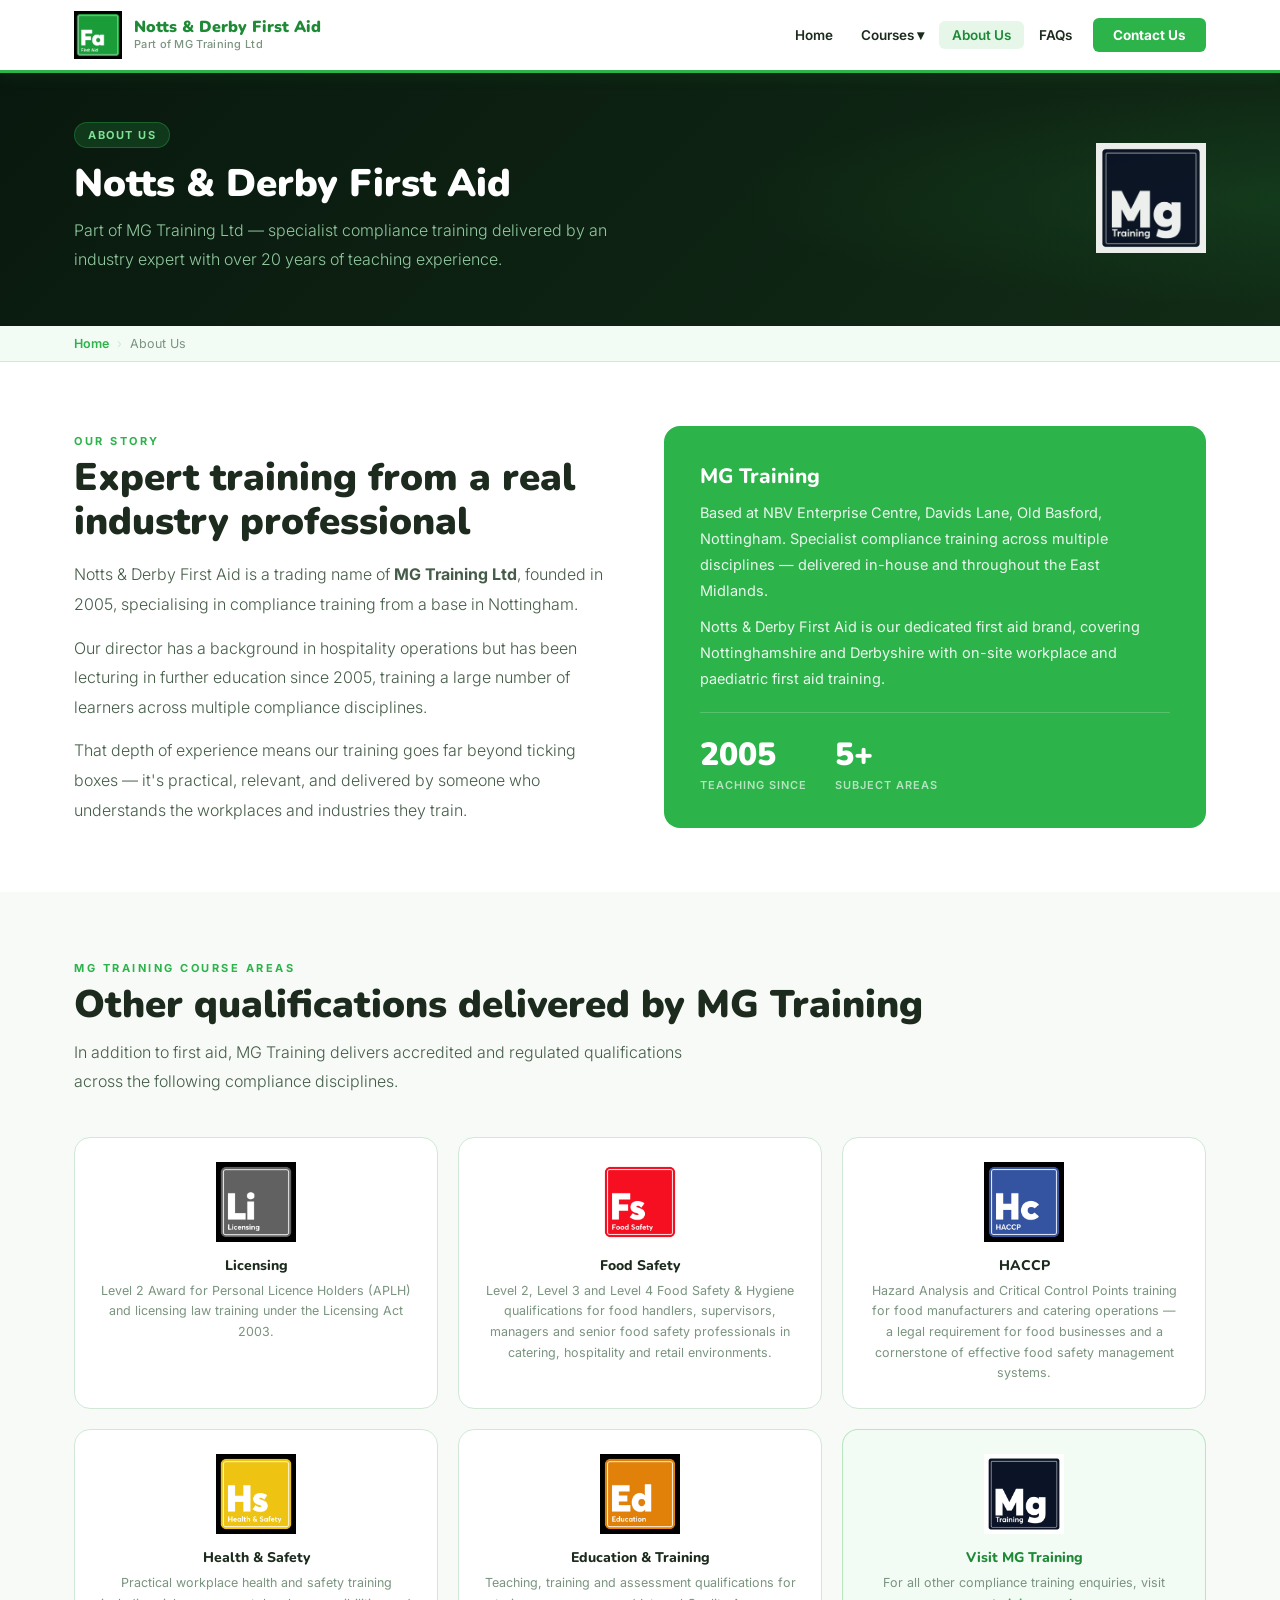
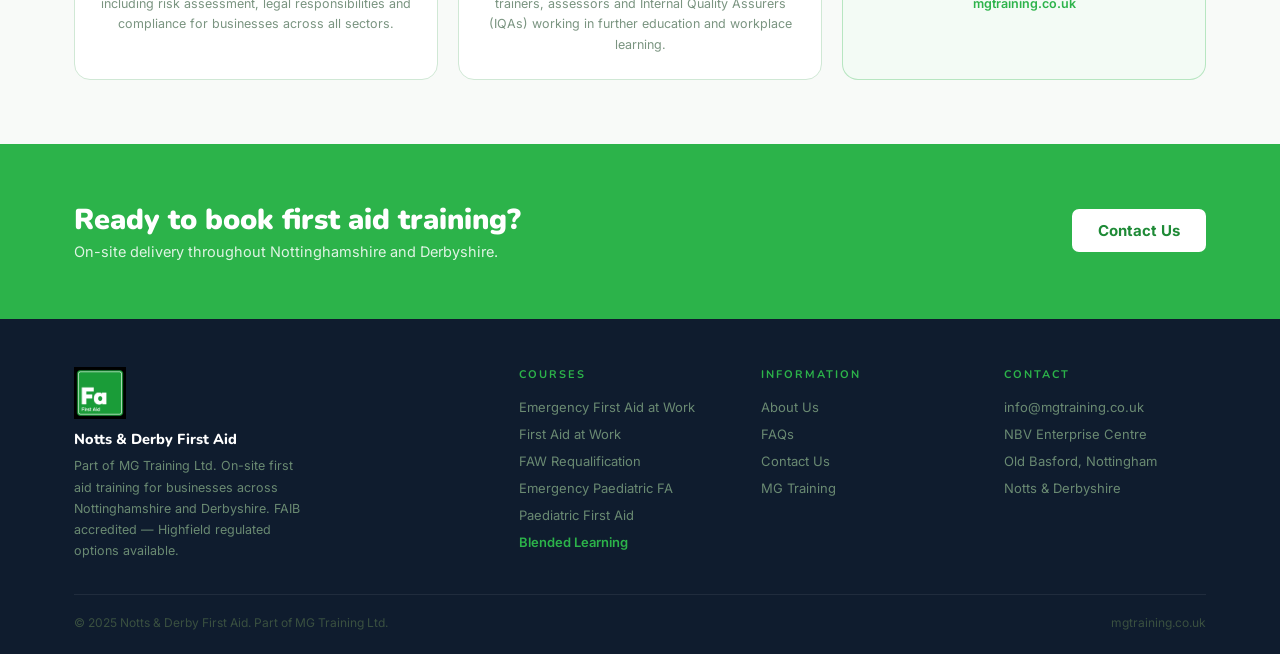
==== commit 8676055b: "Add files via upload" ====
--- a/about-us.html
+++ b/about-us.html
@@ -76,169 +76,7 @@
 <span class="tag">MG Training Course Areas</span>
 <h2 class="sh" style="margin-bottom:10px;">Other qualifications delivered by MG Training</h2>
 <p class="lead" style="max-width:640px;margin-bottom:40px;">In addition to first aid, MG Training delivers accredited and regulated qualifications across the following compliance disciplines.</p>
-<!DOCTYPE html>
-  <html lang="en">
-    <head>
-      <meta charset="UTF-8">
-      <meta name="viewport" content="width=device-width, initial-scale=1.0">
-      <title>About Us | Notts & Derby First Aid</title>
-    <meta name="description" content="Notts & Derby First Aid is part of MG Training Ltd, delivering FAIB-accredited on-site first aid training with over 20 years of teaching experience.">
-    <link rel="canonical" href="https://www.nottsfirstaid.co.uk/about-us.html">
-    <link rel="preconnect" href="https://fonts.googleapis.com">
-    <link rel="preconnect" href="https://fonts.gstatic.com" crossorigin>
-    <link href="https://fonts.googleapis.com/css2?family=Nunito:wght@400;600;700;800;900&family=Inter:wght@300;400;500;600&display=swap" rel="stylesheet">
-    <link rel="stylesheet" href="styles.css">
-    </head>
-  <body>
-    <nav id="site-nav">
-      <div class="nav-wrap">
-        <a class="nav-brand" href="index.html">
-          <img alt="Notts &amp; Derby First Aid" class="nav-logo" src="assets/images/928b873c27a2.png"/>
-          <div class="nav-brand-text">
-            <div class="t1">Notts &amp; Derby First Aid</div>div>
-            <div class="t2">Part of MG Training Ltd</div>div>
-          </div>div>
-        </a>a>
-        <ul class="nav-links" id="navlinks">
-          <li><a href="index.html" id="nl-home">Home</a>a></li>
-        <li>
-          <span id="nl-courses">Courses ▾</span>span>
-          <div class="drop">
-            <a href="emergency-first-aid-at-work.html">Emergency First Aid at Work</a>a>
-            <a href="first-aid-at-work.html">First Aid at Work</a>a>
-            <a href="faw-requalification.html">FAW Requalification</a>a>
-            <a href="emergency-paediatric-first-aid.html">Emergency Paediatric First Aid</a>a>
-            <a href="paediatric-first-aid.html">Paediatric First Aid</a>a>
-            <a href="blended-learning.html" style="border-top:2px solid #d0e8d5;margin-top:4px;padding-top:12px;color:#1e8a36;font-weight:700;">Blended Learning Options</a>a>
-          </div>div>
-        </li>
-          <li><a class="act" href="about-us.html" id="nl-about">About Us</a>a></li>
-          <li><a href="faqs.html" id="nl-faq">FAQs</a>a></li>
-          <li><a class="nav-cta" href="contact-us.html" id="nl-contact">Contact Us</a>a></li>
-        </ul>ul>
-        <div class="hamburger" onclick="toggleNav()"><span></span><span></span><span></span></div>div>
-      </div>div>
-    </nav>nav>
-  <div class="page on" id="p-about">
-  
-  <section class="ph"><div class="wrap"><div class="ph-inner"><div>
-    <div class="ph-badge">About Us</div>
-    <h1>Notts &amp; Derby First Aid</h1>
-  <p class="ph-sub">Part of MG Training Ltd — specialist compliance training delivered by an industry expert with over 20 years of teaching experience.</p>p>
-  </div><img alt="MG Training" class="ph-icon" src="assets/images/efa921dacca7.jpg"/></div></div></section>section>
-  <div class="bc"><div class="wrap"><div class="bc-inner"><a href="index.html">Home</a>a><span class="bc-sep">›</span>span>About Us</div></div></div>
-  <section class="sec">
-  <div class="wrap">
-  <div class="about-top">
-  <div>
-  <span class="tag">Our Story</span>span>
-  <h2 class="sh" style="margin-bottom:16px;">Expert training from a real industry professional</h2>
-  <p class="lead" style="margin-bottom:14px;">Notts &amp; Derby First Aid is a trading name of <strong>MG Training Ltd</strong>, founded in 2005, specialising in compliance training from a base in Nottingham.</p>p>
-  <p class="lead" style="margin-bottom:14px;">Our director has a background in hospitality operations but has been lecturing in further education since 2005, training a large number of learners across multiple compliance disciplines.</p>p>
-  <p class="lead">That depth of experience means our training goes far beyond ticking boxes — it's practical, relevant, and delivered by someone who understands the workplaces and industries they train.</p>p>
-  </div>
-  <div class="about-card-g">
-  <h3>MG Training</h3>
-  <p>Based at NBV Enterprise Centre, Davids Lane, Old Basford, Nottingham. Specialist compliance training across multiple disciplines — delivered in-house and throughout the East Midlands.</p>
-  <p>Notts &amp; Derby First Aid is our dedicated first aid brand, covering Nottinghamshire and Derbyshire with on-site workplace and paediatric first aid training.</p>
-  <div class="about-stats">
-  <div><div class="as-n">2005</div><div class="as-l">Teaching since</div></div>
-  <div><div class="as-n">5+</div><div class="as-l">Subject areas</div></div>
-  </div>
-  </div>
-  </div>
-  </div>
-  </section>section>
-  <section class="sec bg-off">
-  <div class="wrap">
-  <span class="tag">MG Training Course Areas</span>span>
-  <h2 class="sh" style="margin-bottom:10px;">Other qualifications delivered by MG Training</h2>
-  <p class="lead" style="max-width:640px;margin-bottom:40px;">In addition to first aid, MG Training delivers accredited and regulated qualifications across the following compliance disciplines.</p>
-  <div class="other-grid">
-  <div class="oc-card">
-  <img alt="Licensing" class="oc-img" src="assets/images/65737c34f6d7.png"/>
-  <h4>Licensing</h4>
-  <p>Level 2 Award for Personal Licence Holders (APLH) and licensing law training under the Licensing Act 2003. </p>
-  </div>
-  <div class="oc-card">
-  <img alt="Food Safety" class="oc-img" src="assets/images/b69e35aa88ce.jpg"/>
-  <h4>Food Safety</h4>
-  <p>Level 2, Level 3 and Level 4 Food Safety &amp; Hygiene qualifications for food handlers, supervisors, managers and senior food safety professionals in catering, hospitality and retail environments.</p>
-  </div>
-  <div class="oc-card">
-  <img alt="HACCP" class="oc-img" src="assets/images/ab5863e9c2c0.png"/>
-  <h4>HACCP</h4>
-  <p>Hazard Analysis and Critical Control Points training for food manufacturers and catering operations — a legal requirement for food businesses and a cornerstone of effective food safety management systems.</p>
-  </div>
-  <div class="oc-card">
-  <img alt="Health &amp; Safety" class="oc-img" src="assets/images/557f0203abb0.png"/>
-  <h4>Health &amp; Safety</h4>
-  <p>Practical workplace health and safety training including risk assessment, legal responsibilities and compliance for businesses across all sectors.</p>
-  </div>
-  <div class="oc-card">
-  <img alt="Education" class="oc-img" src="assets/images/111db892c5f7.png"/>
-  <h4>Education &amp; Training</h4>
-  <p>Teaching, training and assessment qualifications for trainers, assessors and Internal Quality Assurers (IQAs) working in further education and workplace learning.</p>
-  </div>
-  <div class="oc-card" style="background:var(--gxl);border-color:rgba(44,179,74,.3);">
-  <img alt="MG Training" class="oc-img" src="assets/images/efa921dacca7.jpg"/>
-  <h4 style="color:var(--gd);">Visit MG Training</h4>
-  <p>For all other compliance training enquiries, visit <a href="https://mgtraining.co.uk" style="color:var(--g);font-weight:600;" target="_blank">mgtraining.co.uk</a>a></p>
-  </div>
-  </div>
-  </div>
-  </section>section>
-  <div class="cta-band"><div class="wrap"><div class="cta-inner">
-  <div><h2>Ready to book first aid training?</h2><p>On-site delivery throughout Nottinghamshire and Derbyshire.</p></div>
-  <a class="btn btn-w" href="contact-us.html">Contact Us</a>a>
-  </div></div></div>
-  
-  </div>
-  <footer>
-    <div class="wrap">
-      <div class="footer-grid">
-        <div class="fb">
-          <img alt="Notts &amp; Derby First Aid" src="assets/images/928b873c27a2.png"/>
-          <h3>Notts &amp; Derby First Aid</h3>
-          <p>Part of MG Training Ltd. On-site first aid training for businesses across Nottinghamshire and Derbyshire. FAIB accredited — Highfield regulated options available.</p>
-        </div>
-        <div class="fc"><h4>Courses</h4><ul>
-          <li><a href="emergency-first-aid-at-work.html">Emergency First Aid at Work</a>a></li>
-        <li><a href="first-aid-at-work.html">First Aid at Work</a>a></li>
-        <li><a href="faw-requalification.html">FAW Requalification</a>a></li>
-        <li><a href="emergency-paediatric-first-aid.html">Emergency Paediatric FA</a>a></li>
-        <li><a href="paediatric-first-aid.html">Paediatric First Aid</a>a></li>
-        <li><a href="blended-learning.html" style="color:var(--g);font-weight:600;">Blended Learning</a>a></li>
-        </ul></div>
-      <div class="fc"><h4>Information</h4><ul>
-      <li><a href="about-us.html">About Us</a>a></li>
-      <li><a href="faqs.html">FAQs</a>a></li>
-      <li><a href="contact-us.html">Contact Us</a>a></li>
-      <li><a href="https://mgtraining.co.uk" target="_blank">MG Training</a>a></li>
-      </ul></div>
-      <div class="fc"><h4>Contact</h4><ul>
-      <li><a id="emlC">info@mgtraining.co.uk</a>a></li>
-      <li><a>NBV Enterprise Centre</a></li>
-      <li><a>Old Basford, Nottingham</a></li>
-      <li><a>Notts &amp; Derbyshire</a>a></li>
-      </ul></div>
-      </div>
-    <div class="footer-bottom">
-    <p>© 2025 Notts &amp; Derby First Aid. Part of MG Training Ltd.</p>
-    <a href="https://mgtraining.co.uk" target="_blank">mgtraining.co.uk</a>
-    </div>
-    </div>
-  </footer>
-  <script src="site.js"></script>
-  </body>
-  </html>html>
-</p></li></a></a></li></li>
-        </ul>
-  </footer></p></p></strong></h1>
-  </div></span></span>
-        </li></li>
-  </body></title>
-    </head>v class="other-grid">
+<div class="other-grid">
 <div class="oc-card">
 <img alt="Licensing" class="oc-img" src="assets/images/65737c34f6d7.png"/>
 <h4>Licensing</h4>
@@ -264,7 +102,7 @@
 <h4>Education &amp; Training</h4>
 <p>Teaching, training and assessment qualifications for trainers, assessors and Internal Quality Assurers (IQAs) working in further education and workplace learning.</p>
 </div>
-<div class="oc-card" style="display:flex;flex-direction:column;justify-content:center;align-items:center;background:var(--gxl);border-color:rgba(44,179,74,.3);">
+<div class="oc-card" style="background:var(--gxl);border-color:rgba(44,179,74,.3);">
 <img alt="MG Training" class="oc-img" src="assets/images/efa921dacca7.jpg"/>
 <h4 style="color:var(--gd);">Visit MG Training</h4>
 <p>For all other compliance training enquiries, visit <a href="https://mgtraining.co.uk" style="color:var(--g);font-weight:600;" target="_blank">mgtraining.co.uk</a></p>
